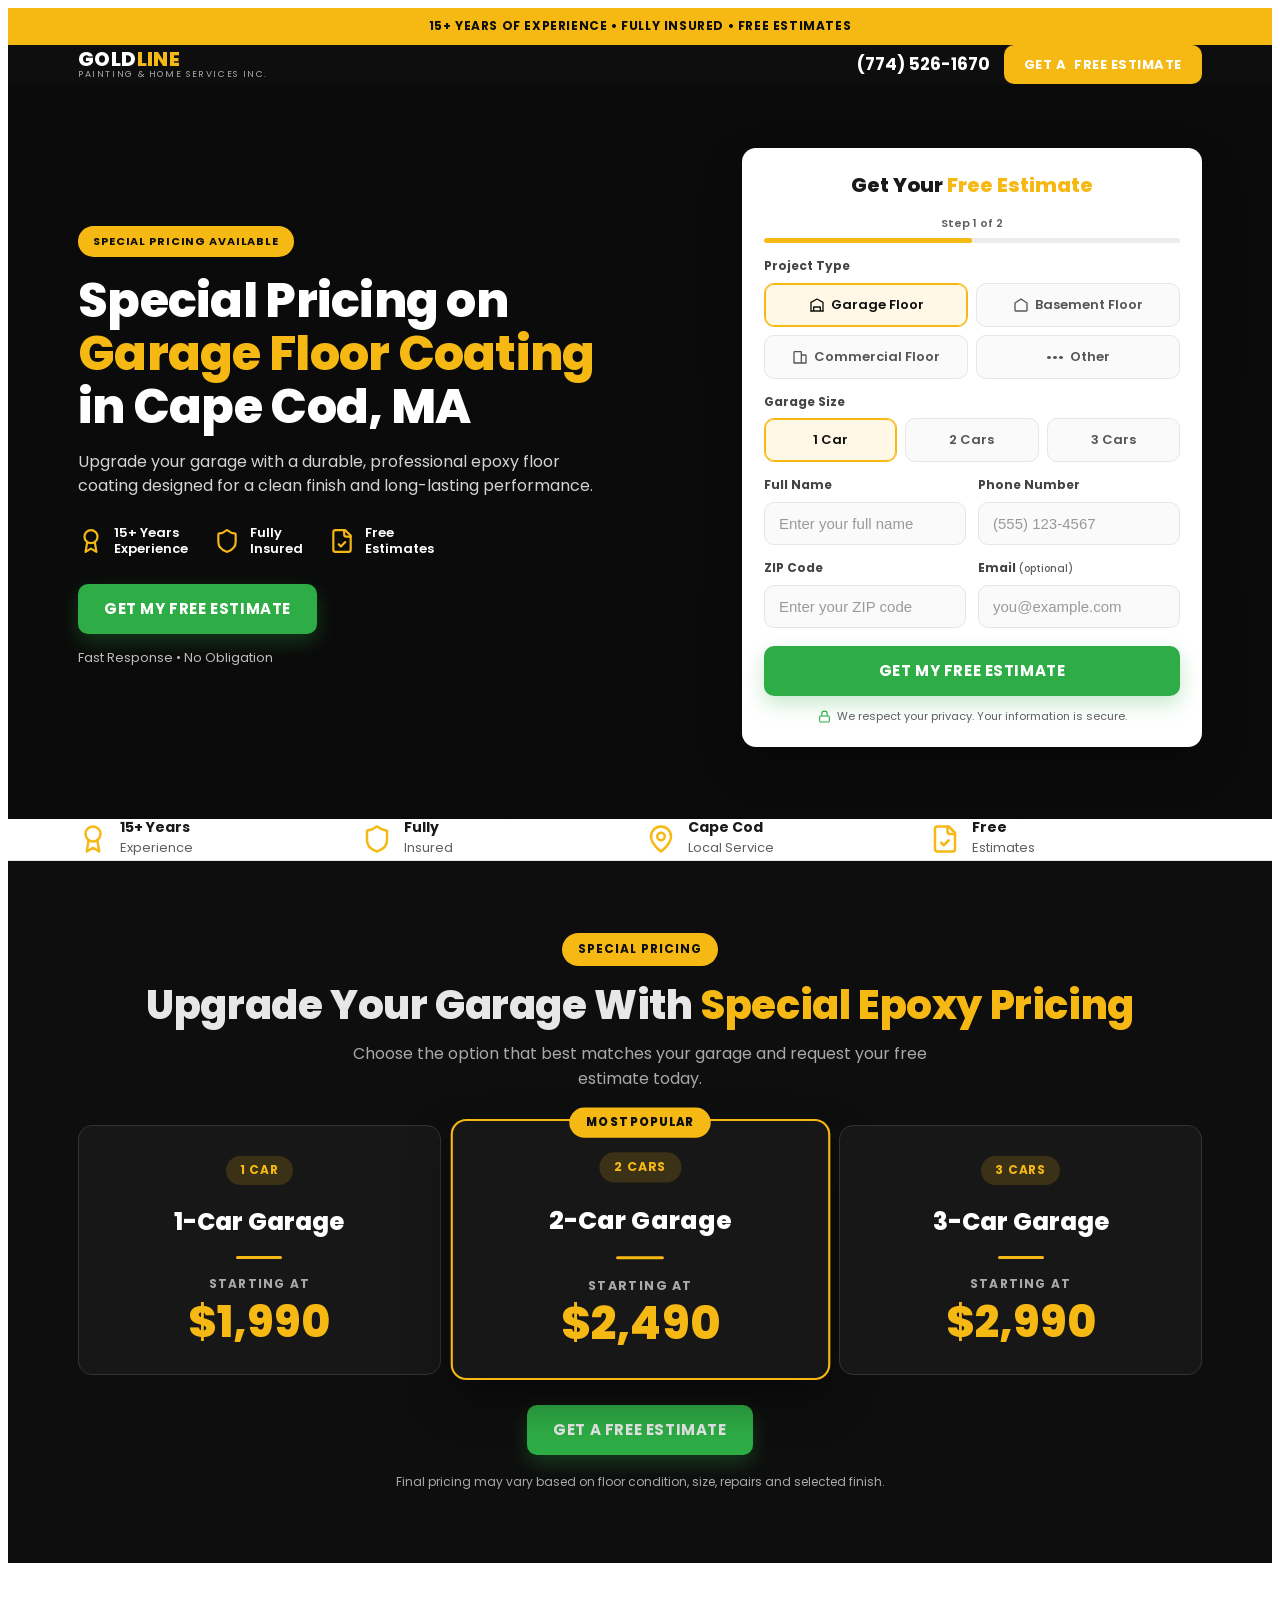
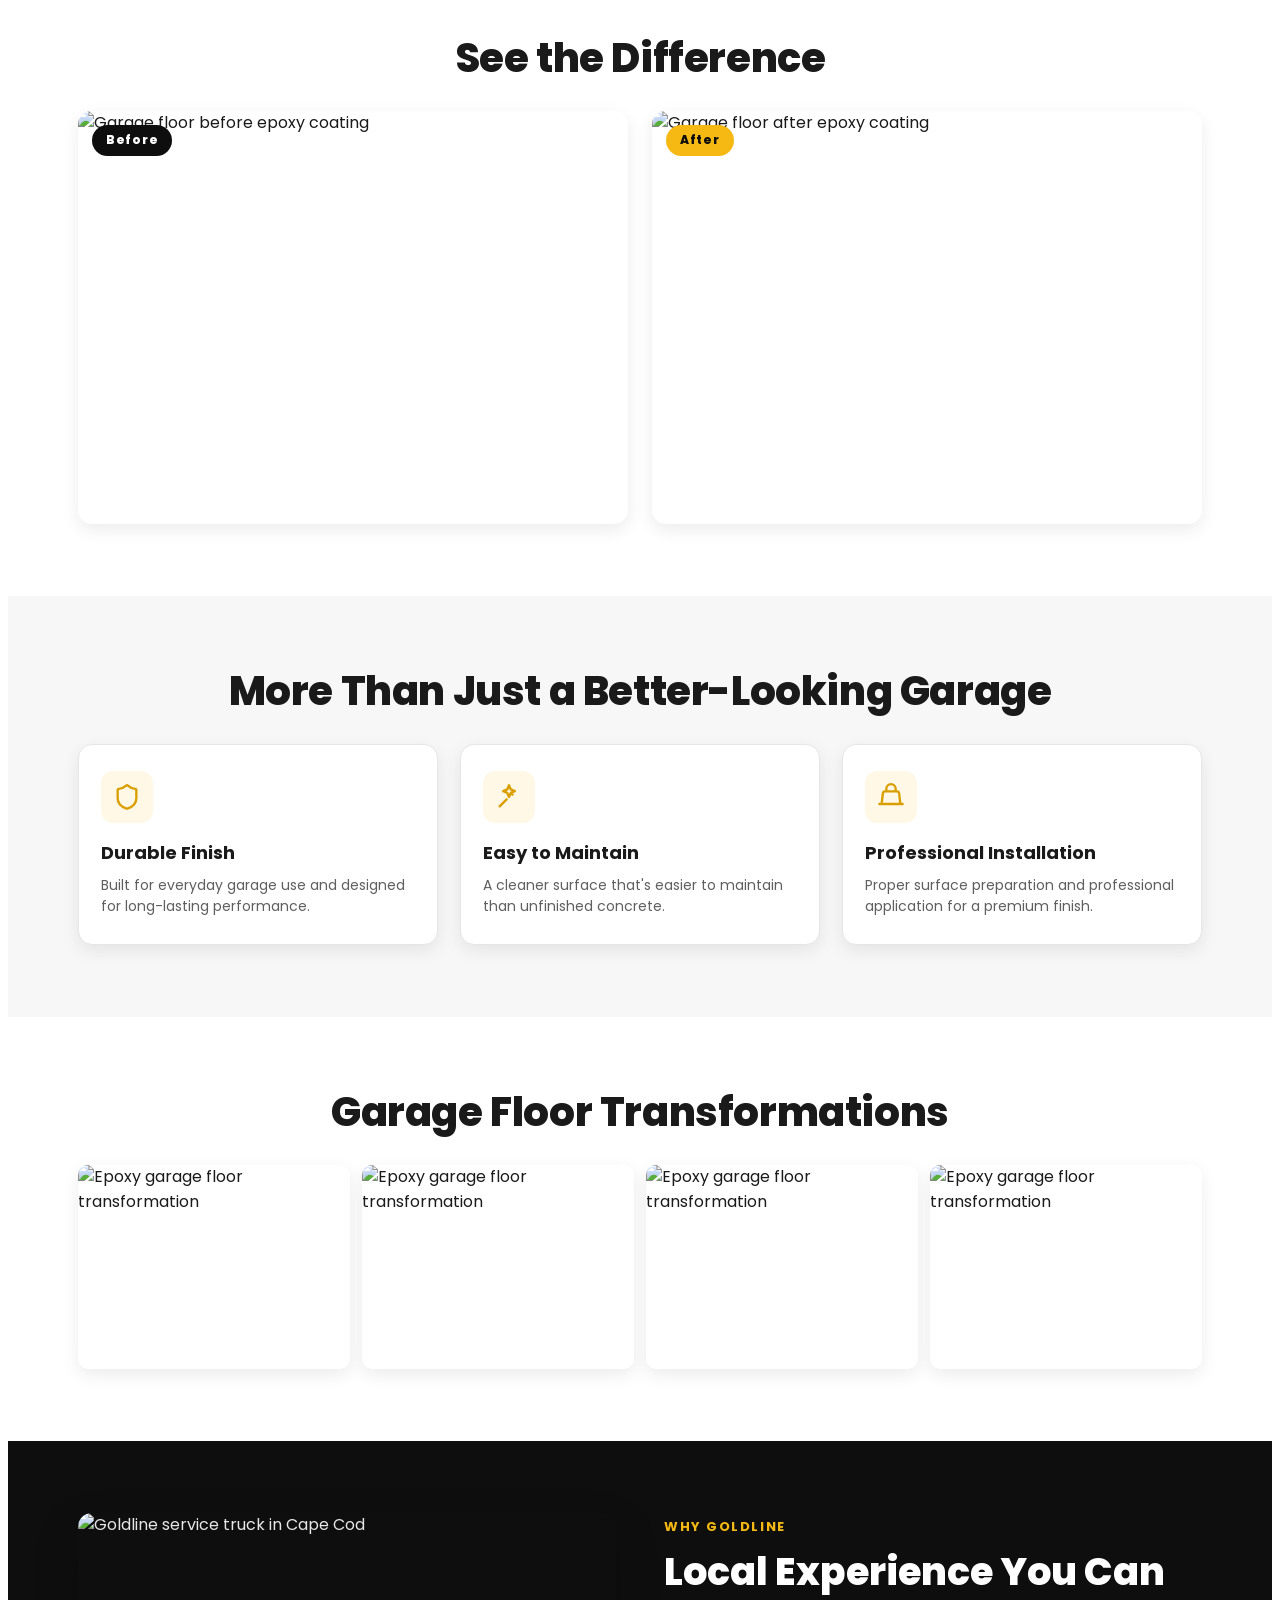
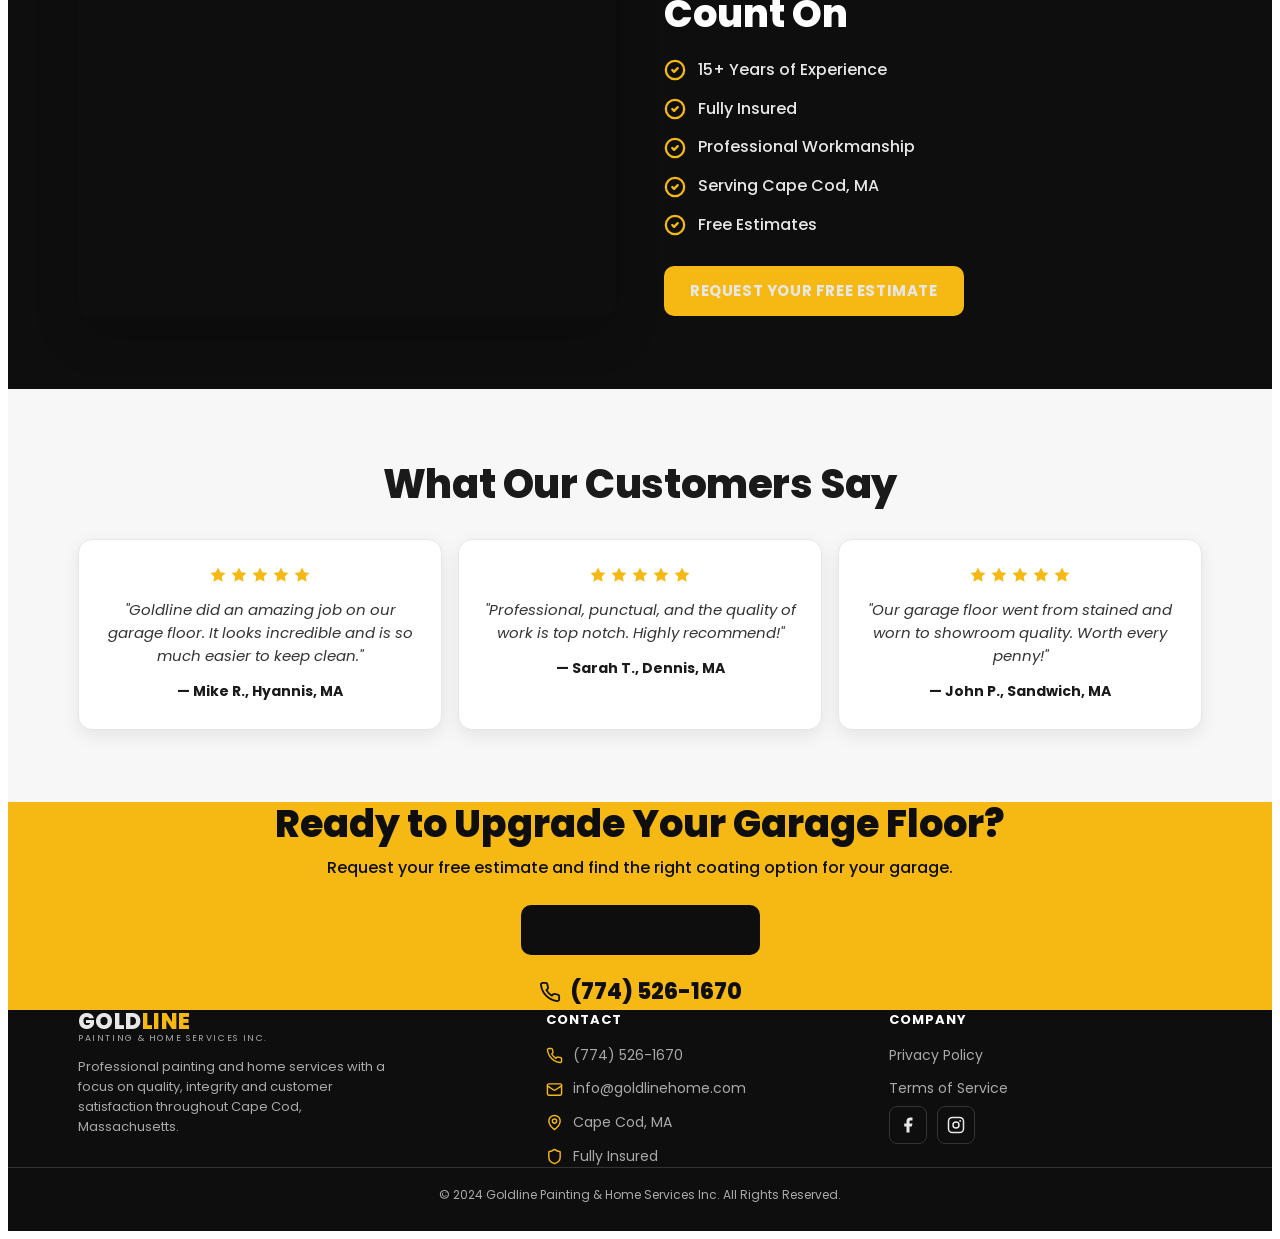
==== index.html @ a15dcf4b "Initial commit — LP Goldline Garage Floor Coating (Cape Cod, MA) Landing page em HTML/CSS/JS para Wo" ====
<!DOCTYPE html>
<html lang="en">
<head>
  <meta charset="UTF-8">
  <meta name="viewport" content="width=device-width, initial-scale=1.0">
  <title>Garage Floor Coating — Special Pricing | Goldline Painting, Cape Cod MA</title>
  <meta name="description" content="Special pricing on professional epoxy garage floor coating in Cape Cod, MA. 15+ years experience, fully insured, free estimates. 1-, 2- and 3-car garages.">

  <!-- Fonte (opcional — no WordPress você pode enfileirar pelo tema) -->
  <link rel="preconnect" href="https://fonts.googleapis.com">
  <link rel="preconnect" href="https://fonts.gstatic.com" crossorigin>
  <link href="https://fonts.googleapis.com/css2?family=Poppins:wght@400;500;600;700;800&display=swap" rel="stylesheet">

  <!-- CSS global da LP -->
  <link rel="stylesheet" href="css/glp-styles.css">
</head>
<body>

  <!-- WRAPPER OBRIGATÓRIO: todo o CSS está escopado em .glp-lp -->
  <div class="glp-lp">

    <!-- As seções abaixo são cópias dos arquivos em /sections.
         No WordPress/Elementor você cola cada bloco num widget HTML.
         Aqui elas estão inline só para o preview local funcionar. -->

    <!-- ===== 01 TOPBAR + HEADER ===== -->
    <div class="glp-topbar">
      15+ Years of Experience &bull; Fully Insured &bull; Free Estimates
    </div>
    <header class="glp-header">
      <div class="glp-container glp-header__inner">
        <a href="#glp-top" class="glp-logo" aria-label="Goldline Painting &amp; Home Services">
          <img src="REPLACE_logo.png" alt="Goldline Painting &amp; Home Services" width="46" height="46" onerror="this.style.display='none'">
          <span class="glp-logo__text">
            <span class="glp-logo__name">GOLD<span>LINE</span></span>
            <span class="glp-logo__tag">Painting &amp; Home Services Inc.</span>
          </span>
        </a>
        <div class="glp-header__actions">
          <a href="tel:+17745261670" class="glp-header__phone">(774) 526-1670</a>
          <a href="#glp-estimate" class="glp-btn glp-btn--gold"><span class="glp-header__cta-text">Get a </span>Free Estimate</a>
        </div>
      </div>
    </header>

    <!-- ===== 02 HERO + FORM ===== -->
    <section class="glp-hero" id="glp-top">
      <img class="glp-hero__bg" src="REPLACE_hero-garage.jpg" alt="" aria-hidden="true" fetchpriority="high" width="1600" height="900" onerror="this.style.display='none'">
      <div class="glp-container glp-hero__inner">
        <div class="glp-hero__content">
          <span class="glp-hero__badge">Special Pricing Available</span>
          <h1 class="glp-hero__title">Special Pricing on <span>Garage Floor Coating</span> in Cape Cod, MA</h1>
          <p class="glp-hero__text">Upgrade your garage with a durable, professional epoxy floor coating designed for a clean finish and long-lasting performance.</p>
          <div class="glp-hero__trust">
            <div class="glp-hero__trust-item">
              <svg viewBox="0 0 24 24" fill="none" stroke="currentColor" stroke-width="2" stroke-linecap="round" stroke-linejoin="round"><circle cx="12" cy="8" r="6"/><path d="M15.477 12.89 17 22l-5-3-5 3 1.523-9.11"/></svg>
              <span>15+ Years<br>Experience</span>
            </div>
            <div class="glp-hero__trust-item">
              <svg viewBox="0 0 24 24" fill="none" stroke="currentColor" stroke-width="2" stroke-linecap="round" stroke-linejoin="round"><path d="M20 13c0 5-3.5 7.5-7.66 8.95a1 1 0 0 1-.67-.01C7.5 20.5 4 18 4 13V6a1 1 0 0 1 1-1c2 0 4.5-1.2 6.24-2.72a1.17 1.17 0 0 1 1.52 0C14.51 3.81 17 5 19 5a1 1 0 0 1 1 1z"/></svg>
              <span>Fully<br>Insured</span>
            </div>
            <div class="glp-hero__trust-item">
              <svg viewBox="0 0 24 24" fill="none" stroke="currentColor" stroke-width="2" stroke-linecap="round" stroke-linejoin="round"><path d="M15 2H6a2 2 0 0 0-2 2v16a2 2 0 0 0 2 2h12a2 2 0 0 0 2-2V7z"/><path d="M14 2v4a2 2 0 0 0 2 2h4"/><path d="m9 15 2 2 4-4"/></svg>
              <span>Free<br>Estimates</span>
            </div>
          </div>
          <div class="glp-hero__cta-row">
            <a href="#glp-estimate" class="glp-btn glp-btn--green">Get My Free Estimate</a>
          </div>
          <p class="glp-hero__note">Fast Response &bull; No Obligation</p>
        </div>

        <div class="glp-form-card" id="glp-estimate">
          <div class="glp-form-card__head">
            <h2 class="glp-form-card__title">Get Your <span>Free Estimate</span></h2>
            <div class="glp-form-progress">
              <div class="glp-form-progress__label">Step 1 of 2</div>
              <div class="glp-form-progress__track"><div class="glp-form-progress__bar"></div></div>
            </div>
          </div>
          <form class="glp-form" id="glp-lead-form" action="https://api.web3forms.com/submit" method="POST">
            <input type="hidden" name="access_key" value="COLE_SUA_ACCESS_KEY_AQUI">
            <input type="hidden" name="subject" value="Novo lead — Garage Floor Coating (LP Goldline)">
            <input type="hidden" name="from_name" value="LP Goldline — Garage Floor">
            <input type="checkbox" name="botcheck" tabindex="-1" autocomplete="off" style="display:none !important" aria-hidden="true">

            <div class="glp-form__fields">
              <div class="glp-field">
                <span class="glp-field__label">Project Type</span>
                <div class="glp-choices">
                  <label class="glp-choice">
                    <input type="radio" name="project_type" value="Garage Floor" required checked>
                    <span class="glp-choice__box"><svg viewBox="0 0 24 24" fill="none" stroke="currentColor" stroke-width="2" stroke-linecap="round" stroke-linejoin="round"><path d="M3 21V8l9-5 9 5v13"/><path d="M3 21h18M7 21v-6h10v6"/></svg>Garage Floor</span>
                  </label>
                  <label class="glp-choice">
                    <input type="radio" name="project_type" value="Basement Floor">
                    <span class="glp-choice__box"><svg viewBox="0 0 24 24" fill="none" stroke="currentColor" stroke-width="2" stroke-linecap="round" stroke-linejoin="round"><path d="M3 9l9-6 9 6v11a1 1 0 0 1-1 1H4a1 1 0 0 1-1-1z"/></svg>Basement Floor</span>
                  </label>
                  <label class="glp-choice">
                    <input type="radio" name="project_type" value="Commercial Floor">
                    <span class="glp-choice__box"><svg viewBox="0 0 24 24" fill="none" stroke="currentColor" stroke-width="2" stroke-linecap="round" stroke-linejoin="round"><path d="M3 21V5a1 1 0 0 1 1-1h9a1 1 0 0 1 1 1v16M14 9h6a1 1 0 0 1 1 1v11M3 21h18"/></svg>Commercial Floor</span>
                  </label>
                  <label class="glp-choice">
                    <input type="radio" name="project_type" value="Other">
                    <span class="glp-choice__box">&bull;&bull;&bull;&nbsp; Other</span>
                  </label>
                </div>
              </div>

              <div class="glp-field">
                <span class="glp-field__label">Garage Size</span>
                <div class="glp-choices glp-choices--3">
                  <label class="glp-choice"><input type="radio" name="garage_size" value="1 Car" required checked><span class="glp-choice__box">1 Car</span></label>
                  <label class="glp-choice"><input type="radio" name="garage_size" value="2 Cars"><span class="glp-choice__box">2 Cars</span></label>
                  <label class="glp-choice"><input type="radio" name="garage_size" value="3 Cars"><span class="glp-choice__box">3 Cars</span></label>
                </div>
              </div>

              <div class="glp-form__row">
                <div class="glp-field">
                  <label class="glp-field__label" for="glp-name">Full Name</label>
                  <input class="glp-input" type="text" id="glp-name" name="name" placeholder="Enter your full name" required autocomplete="name">
                </div>
                <div class="glp-field">
                  <label class="glp-field__label" for="glp-phone">Phone Number</label>
                  <input class="glp-input" type="tel" id="glp-phone" name="phone" placeholder="(555) 123-4567" required autocomplete="tel">
                </div>
              </div>

              <div class="glp-form__row">
                <div class="glp-field">
                  <label class="glp-field__label" for="glp-zip">ZIP Code</label>
                  <input class="glp-input" type="text" id="glp-zip" name="zip_code" placeholder="Enter your ZIP code" inputmode="numeric" required autocomplete="postal-code">
                </div>
                <div class="glp-field">
                  <label class="glp-field__label" for="glp-email">Email <small>(optional)</small></label>
                  <input class="glp-input" type="email" id="glp-email" name="email" placeholder="you@example.com" autocomplete="email">
                </div>
              </div>

              <button type="submit" class="glp-btn glp-btn--green glp-btn--block glp-form__submit">Get My Free Estimate</button>

              <p class="glp-form__privacy">
                <svg viewBox="0 0 24 24" fill="none" stroke="currentColor" stroke-width="2" stroke-linecap="round" stroke-linejoin="round"><rect x="3" y="11" width="18" height="11" rx="2"/><path d="M7 11V7a5 5 0 0 1 10 0v4"/></svg>
                We respect your privacy. Your information is secure.
              </p>
              <p class="glp-form__status" id="glp-form-status" role="alert"></p>
            </div>

            <div class="glp-form__success">
              <svg viewBox="0 0 24 24" fill="none" stroke="currentColor" stroke-width="2" stroke-linecap="round" stroke-linejoin="round"><path d="M22 11.08V12a10 10 0 1 1-5.93-9.14"/><path d="m9 11 3 3L22 4"/></svg>
              <h3>Thank you!</h3>
              <p>We received your request and will reach out shortly with your free estimate.</p>
            </div>
          </form>
        </div>
      </div>
    </section>

    <!-- ===== 03 TRUST STRIP ===== -->
    <section class="glp-trust-strip">
      <div class="glp-container glp-trust-strip__inner">
        <div class="glp-trust-strip__item"><svg viewBox="0 0 24 24" fill="none" stroke="currentColor" stroke-width="2" stroke-linecap="round" stroke-linejoin="round"><circle cx="12" cy="8" r="6"/><path d="M15.477 12.89 17 22l-5-3-5 3 1.523-9.11"/></svg><div><b>15+ Years</b><span>Experience</span></div></div>
        <div class="glp-trust-strip__item"><svg viewBox="0 0 24 24" fill="none" stroke="currentColor" stroke-width="2" stroke-linecap="round" stroke-linejoin="round"><path d="M20 13c0 5-3.5 7.5-7.66 8.95a1 1 0 0 1-.67-.01C7.5 20.5 4 18 4 13V6a1 1 0 0 1 1-1c2 0 4.5-1.2 6.24-2.72a1.17 1.17 0 0 1 1.52 0C14.51 3.81 17 5 19 5a1 1 0 0 1 1 1z"/></svg><div><b>Fully</b><span>Insured</span></div></div>
        <div class="glp-trust-strip__item"><svg viewBox="0 0 24 24" fill="none" stroke="currentColor" stroke-width="2" stroke-linecap="round" stroke-linejoin="round"><path d="M20 10c0 6-8 12-8 12s-8-6-8-12a8 8 0 0 1 16 0z"/><circle cx="12" cy="10" r="3"/></svg><div><b>Cape Cod</b><span>Local Service</span></div></div>
        <div class="glp-trust-strip__item"><svg viewBox="0 0 24 24" fill="none" stroke="currentColor" stroke-width="2" stroke-linecap="round" stroke-linejoin="round"><path d="M15 2H6a2 2 0 0 0-2 2v16a2 2 0 0 0 2 2h12a2 2 0 0 0 2-2V7z"/><path d="M14 2v4a2 2 0 0 0 2 2h4"/><path d="m9 15 2 2 4-4"/></svg><div><b>Free</b><span>Estimates</span></div></div>
      </div>
    </section>

    <!-- ===== 04 PRICING ===== -->
    <section class="glp-section glp-section--dark glp-pricing">
      <div class="glp-container">
        <div class="glp-pricing__head">
          <span class="glp-eyebrow">Special Pricing</span>
          <h2 class="glp-h2">Upgrade Your Garage With <span class="glp-accent">Special Epoxy Pricing</span></h2>
          <p class="glp-sub">Choose the option that best matches your garage and request your free estimate today.</p>
        </div>
        <div class="glp-pricing__grid">
          <div class="glp-price-card">
            <span class="glp-price-card__tag">1 Car</span>
            <div class="glp-price-card__name">1-Car Garage</div>
            <div class="glp-price-card__divider"></div>
            <div class="glp-price-card__from">Starting At</div>
            <div class="glp-price-card__value">$1,990</div>
          </div>
          <div class="glp-price-card glp-price-card--featured">
            <span class="glp-price-card__badge">Most Popular</span>
            <span class="glp-price-card__tag">2 Cars</span>
            <div class="glp-price-card__name">2-Car Garage</div>
            <div class="glp-price-card__divider"></div>
            <div class="glp-price-card__from">Starting At</div>
            <div class="glp-price-card__value">$2,490</div>
          </div>
          <div class="glp-price-card">
            <span class="glp-price-card__tag">3 Cars</span>
            <div class="glp-price-card__name">3-Car Garage</div>
            <div class="glp-price-card__divider"></div>
            <div class="glp-price-card__from">Starting At</div>
            <div class="glp-price-card__value">$2,990</div>
          </div>
        </div>
        <div class="glp-pricing__cta"><a href="#glp-estimate" class="glp-btn glp-btn--green">Get a Free Estimate</a></div>
        <p class="glp-pricing__disclaimer">Final pricing may vary based on floor condition, size, repairs and selected finish.</p>
      </div>
    </section>

    <!-- ===== 05 BEFORE / AFTER ===== -->
    <section class="glp-section glp-ba">
      <div class="glp-container">
        <h2 class="glp-h2">See the Difference</h2>
        <div class="glp-ba__grid">
          <div class="glp-ba__item"><span class="glp-ba__label glp-ba__label--before">Before</span><img src="REPLACE_before.jpg" alt="Garage floor before epoxy coating" loading="lazy" width="800" height="600"></div>
          <div class="glp-ba__item"><span class="glp-ba__label glp-ba__label--after">After</span><img src="REPLACE_after.jpg" alt="Garage floor after epoxy coating" loading="lazy" width="800" height="600"></div>
        </div>
      </div>
    </section>

    <!-- ===== 06 BENEFITS ===== -->
    <section class="glp-section glp-section--light glp-benefits">
      <div class="glp-container">
        <h2 class="glp-h2">More Than Just a Better-Looking Garage</h2>
        <div class="glp-benefits__grid">
          <div class="glp-benefit">
            <div class="glp-benefit__icon"><svg viewBox="0 0 24 24" fill="none" stroke="currentColor" stroke-width="2" stroke-linecap="round" stroke-linejoin="round"><path d="M20 13c0 5-3.5 7.5-7.66 8.95a1 1 0 0 1-.67-.01C7.5 20.5 4 18 4 13V6a1 1 0 0 1 1-1c2 0 4.5-1.2 6.24-2.72a1.17 1.17 0 0 1 1.52 0C14.51 3.81 17 5 19 5a1 1 0 0 1 1 1z"/></svg></div>
            <h3 class="glp-benefit__title">Durable Finish</h3>
            <p class="glp-benefit__text">Built for everyday garage use and designed for long-lasting performance.</p>
          </div>
          <div class="glp-benefit">
            <div class="glp-benefit__icon"><svg viewBox="0 0 24 24" fill="none" stroke="currentColor" stroke-width="2" stroke-linecap="round" stroke-linejoin="round"><path d="M9.94 14.06 4 20M14 9l1 1M12 2l1.5 3.5L17 7l-3.5 1.5L12 12l-1.5-3.5L7 7l3.5-1.5z"/></svg></div>
            <h3 class="glp-benefit__title">Easy to Maintain</h3>
            <p class="glp-benefit__text">A cleaner surface that's easier to maintain than unfinished concrete.</p>
          </div>
          <div class="glp-benefit">
            <div class="glp-benefit__icon"><svg viewBox="0 0 24 24" fill="none" stroke="currentColor" stroke-width="2" stroke-linecap="round" stroke-linejoin="round"><path d="M2 18h20M4 18l1-9a2 2 0 0 1 2-1.8h10A2 2 0 0 1 19 9l1 9M8 7V5a4 4 0 0 1 8 0v2"/></svg></div>
            <h3 class="glp-benefit__title">Professional Installation</h3>
            <p class="glp-benefit__text">Proper surface preparation and professional application for a premium finish.</p>
          </div>
        </div>
      </div>
    </section>

    <!-- ===== 07 GALLERY ===== -->
    <section class="glp-section glp-gallery">
      <div class="glp-container">
        <h2 class="glp-h2">Garage Floor Transformations</h2>
        <div class="glp-gallery__grid">
          <div class="glp-gallery__item"><img src="REPLACE_gallery-1.jpg" alt="Epoxy garage floor transformation" loading="lazy" width="600" height="450"></div>
          <div class="glp-gallery__item"><img src="REPLACE_gallery-2.jpg" alt="Epoxy garage floor transformation" loading="lazy" width="600" height="450"></div>
          <div class="glp-gallery__item"><img src="REPLACE_gallery-3.jpg" alt="Epoxy garage floor transformation" loading="lazy" width="600" height="450"></div>
          <div class="glp-gallery__item"><img src="REPLACE_gallery-4.jpg" alt="Epoxy garage floor transformation" loading="lazy" width="600" height="450"></div>
        </div>
      </div>
    </section>

    <!-- ===== 08 WHY GOLDLINE ===== -->
    <section class="glp-section glp-section--dark glp-why">
      <div class="glp-container glp-why__inner">
        <div class="glp-why__media"><img src="REPLACE_truck.jpg" alt="Goldline service truck in Cape Cod" loading="lazy" width="800" height="600"></div>
        <div class="glp-why__content">
          <span class="glp-why__eyebrow">Why Goldline</span>
          <h2 class="glp-why__title">Local Experience You Can Count On</h2>
          <ul class="glp-why__list">
            <li><svg viewBox="0 0 24 24" fill="none" stroke="currentColor" stroke-width="2.5" stroke-linecap="round" stroke-linejoin="round"><circle cx="12" cy="12" r="10"/><path d="m9 12 2 2 4-4"/></svg>15+ Years of Experience</li>
            <li><svg viewBox="0 0 24 24" fill="none" stroke="currentColor" stroke-width="2.5" stroke-linecap="round" stroke-linejoin="round"><circle cx="12" cy="12" r="10"/><path d="m9 12 2 2 4-4"/></svg>Fully Insured</li>
            <li><svg viewBox="0 0 24 24" fill="none" stroke="currentColor" stroke-width="2.5" stroke-linecap="round" stroke-linejoin="round"><circle cx="12" cy="12" r="10"/><path d="m9 12 2 2 4-4"/></svg>Professional Workmanship</li>
            <li><svg viewBox="0 0 24 24" fill="none" stroke="currentColor" stroke-width="2.5" stroke-linecap="round" stroke-linejoin="round"><circle cx="12" cy="12" r="10"/><path d="m9 12 2 2 4-4"/></svg>Serving Cape Cod, MA</li>
            <li><svg viewBox="0 0 24 24" fill="none" stroke="currentColor" stroke-width="2.5" stroke-linecap="round" stroke-linejoin="round"><circle cx="12" cy="12" r="10"/><path d="m9 12 2 2 4-4"/></svg>Free Estimates</li>
          </ul>
          <div class="glp-why__cta"><a href="#glp-estimate" class="glp-btn glp-btn--gold">Request Your Free Estimate</a></div>
        </div>
      </div>
    </section>

    <!-- ===== 09 TESTIMONIALS ===== -->
    <section class="glp-section glp-section--light glp-testi">
      <div class="glp-container">
        <h2 class="glp-h2">What Our Customers Say</h2>
        <div class="glp-testi__grid">
          <div class="glp-testi-card">
            <div class="glp-testi-card__stars" aria-label="5 out of 5 stars">
              <svg viewBox="0 0 24 24" fill="currentColor"><path d="m12 2 3.09 6.26L22 9.27l-5 4.87 1.18 6.88L12 17.77l-6.18 3.25L7 14.14l-5-4.87 6.91-1.01z"/></svg><svg viewBox="0 0 24 24" fill="currentColor"><path d="m12 2 3.09 6.26L22 9.27l-5 4.87 1.18 6.88L12 17.77l-6.18 3.25L7 14.14l-5-4.87 6.91-1.01z"/></svg><svg viewBox="0 0 24 24" fill="currentColor"><path d="m12 2 3.09 6.26L22 9.27l-5 4.87 1.18 6.88L12 17.77l-6.18 3.25L7 14.14l-5-4.87 6.91-1.01z"/></svg><svg viewBox="0 0 24 24" fill="currentColor"><path d="m12 2 3.09 6.26L22 9.27l-5 4.87 1.18 6.88L12 17.77l-6.18 3.25L7 14.14l-5-4.87 6.91-1.01z"/></svg><svg viewBox="0 0 24 24" fill="currentColor"><path d="m12 2 3.09 6.26L22 9.27l-5 4.87 1.18 6.88L12 17.77l-6.18 3.25L7 14.14l-5-4.87 6.91-1.01z"/></svg>
            </div>
            <p class="glp-testi-card__text">"Goldline did an amazing job on our garage floor. It looks incredible and is so much easier to keep clean."</p>
            <p class="glp-testi-card__author">&mdash; Mike R., Hyannis, MA</p>
          </div>
          <div class="glp-testi-card">
            <div class="glp-testi-card__stars" aria-label="5 out of 5 stars">
              <svg viewBox="0 0 24 24" fill="currentColor"><path d="m12 2 3.09 6.26L22 9.27l-5 4.87 1.18 6.88L12 17.77l-6.18 3.25L7 14.14l-5-4.87 6.91-1.01z"/></svg><svg viewBox="0 0 24 24" fill="currentColor"><path d="m12 2 3.09 6.26L22 9.27l-5 4.87 1.18 6.88L12 17.77l-6.18 3.25L7 14.14l-5-4.87 6.91-1.01z"/></svg><svg viewBox="0 0 24 24" fill="currentColor"><path d="m12 2 3.09 6.26L22 9.27l-5 4.87 1.18 6.88L12 17.77l-6.18 3.25L7 14.14l-5-4.87 6.91-1.01z"/></svg><svg viewBox="0 0 24 24" fill="currentColor"><path d="m12 2 3.09 6.26L22 9.27l-5 4.87 1.18 6.88L12 17.77l-6.18 3.25L7 14.14l-5-4.87 6.91-1.01z"/></svg><svg viewBox="0 0 24 24" fill="currentColor"><path d="m12 2 3.09 6.26L22 9.27l-5 4.87 1.18 6.88L12 17.77l-6.18 3.25L7 14.14l-5-4.87 6.91-1.01z"/></svg>
            </div>
            <p class="glp-testi-card__text">"Professional, punctual, and the quality of work is top notch. Highly recommend!"</p>
            <p class="glp-testi-card__author">&mdash; Sarah T., Dennis, MA</p>
          </div>
          <div class="glp-testi-card">
            <div class="glp-testi-card__stars" aria-label="5 out of 5 stars">
              <svg viewBox="0 0 24 24" fill="currentColor"><path d="m12 2 3.09 6.26L22 9.27l-5 4.87 1.18 6.88L12 17.77l-6.18 3.25L7 14.14l-5-4.87 6.91-1.01z"/></svg><svg viewBox="0 0 24 24" fill="currentColor"><path d="m12 2 3.09 6.26L22 9.27l-5 4.87 1.18 6.88L12 17.77l-6.18 3.25L7 14.14l-5-4.87 6.91-1.01z"/></svg><svg viewBox="0 0 24 24" fill="currentColor"><path d="m12 2 3.09 6.26L22 9.27l-5 4.87 1.18 6.88L12 17.77l-6.18 3.25L7 14.14l-5-4.87 6.91-1.01z"/></svg><svg viewBox="0 0 24 24" fill="currentColor"><path d="m12 2 3.09 6.26L22 9.27l-5 4.87 1.18 6.88L12 17.77l-6.18 3.25L7 14.14l-5-4.87 6.91-1.01z"/></svg><svg viewBox="0 0 24 24" fill="currentColor"><path d="m12 2 3.09 6.26L22 9.27l-5 4.87 1.18 6.88L12 17.77l-6.18 3.25L7 14.14l-5-4.87 6.91-1.01z"/></svg>
            </div>
            <p class="glp-testi-card__text">"Our garage floor went from stained and worn to showroom quality. Worth every penny!"</p>
            <p class="glp-testi-card__author">&mdash; John P., Sandwich, MA</p>
          </div>
        </div>
      </div>
    </section>

    <!-- ===== 10 FINAL CTA ===== -->
    <section class="glp-final-cta">
      <div class="glp-container glp-final-cta__inner">
        <h2 class="glp-final-cta__title">Ready to Upgrade Your Garage Floor?</h2>
        <p class="glp-final-cta__text">Request your free estimate and find the right coating option for your garage.</p>
        <div class="glp-final-cta__btn"><a href="#glp-estimate" class="glp-btn glp-btn--dark">Get My Free Estimate</a></div>
        <a href="tel:+17745261670" class="glp-final-cta__phone">
          <svg viewBox="0 0 24 24" fill="none" stroke="currentColor" stroke-width="2" stroke-linecap="round" stroke-linejoin="round"><path d="M22 16.92v3a2 2 0 0 1-2.18 2 19.79 19.79 0 0 1-8.63-3.07 19.5 19.5 0 0 1-6-6 19.79 19.79 0 0 1-3.07-8.67A2 2 0 0 1 4.11 2h3a2 2 0 0 1 2 1.72c.13.96.36 1.9.7 2.81a2 2 0 0 1-.45 2.11L8.09 9.91a16 16 0 0 0 6 6l1.27-1.27a2 2 0 0 1 2.11-.45c.9.34 1.85.57 2.81.7A2 2 0 0 1 22 16.92z"/></svg>
          (774) 526-1670
        </a>
      </div>
    </section>

    <!-- ===== 11 FOOTER ===== -->
    <footer class="glp-footer">
      <div class="glp-container glp-footer__inner">
        <div class="glp-footer__brand">
          <span class="glp-logo__text">
            <span class="glp-logo__name">GOLD<span style="color:var(--glp-gold)">LINE</span></span>
            <span class="glp-logo__tag">Painting &amp; Home Services Inc.</span>
          </span>
          <p class="glp-footer__tag">Professional painting and home services with a focus on quality, integrity and customer satisfaction throughout Cape Cod, Massachusetts.</p>
        </div>
        <div class="glp-footer__col">
          <h3 class="glp-footer__col-title">Contact</h3>
          <ul class="glp-footer__list">
            <li><svg viewBox="0 0 24 24" fill="none" stroke="currentColor" stroke-width="2" stroke-linecap="round" stroke-linejoin="round"><path d="M22 16.92v3a2 2 0 0 1-2.18 2 19.79 19.79 0 0 1-8.63-3.07 19.5 19.5 0 0 1-6-6 19.79 19.79 0 0 1-3.07-8.67A2 2 0 0 1 4.11 2h3a2 2 0 0 1 2 1.72c.13.96.36 1.9.7 2.81a2 2 0 0 1-.45 2.11L8.09 9.91a16 16 0 0 0 6 6l1.27-1.27a2 2 0 0 1 2.11-.45c.9.34 1.85.57 2.81.7A2 2 0 0 1 22 16.92z"/></svg><a href="tel:+17745261670">(774) 526-1670</a></li>
            <li><svg viewBox="0 0 24 24" fill="none" stroke="currentColor" stroke-width="2" stroke-linecap="round" stroke-linejoin="round"><rect x="2" y="4" width="20" height="16" rx="2"/><path d="m22 7-8.97 5.7a1.94 1.94 0 0 1-2.06 0L2 7"/></svg><a href="mailto:info@goldlinehome.com">info@goldlinehome.com</a></li>
            <li><svg viewBox="0 0 24 24" fill="none" stroke="currentColor" stroke-width="2" stroke-linecap="round" stroke-linejoin="round"><path d="M20 10c0 6-8 12-8 12s-8-6-8-12a8 8 0 0 1 16 0z"/><circle cx="12" cy="10" r="3"/></svg>Cape Cod, MA</li>
            <li><svg viewBox="0 0 24 24" fill="none" stroke="currentColor" stroke-width="2" stroke-linecap="round" stroke-linejoin="round"><path d="M20 13c0 5-3.5 7.5-7.66 8.95a1 1 0 0 1-.67-.01C7.5 20.5 4 18 4 13V6a1 1 0 0 1 1-1c2 0 4.5-1.2 6.24-2.72a1.17 1.17 0 0 1 1.52 0C14.51 3.81 17 5 19 5a1 1 0 0 1 1 1z"/></svg>Fully Insured</li>
          </ul>
        </div>
        <div class="glp-footer__col">
          <h3 class="glp-footer__col-title">Company</h3>
          <ul class="glp-footer__list">
            <li><a href="#">Privacy Policy</a></li>
            <li><a href="#">Terms of Service</a></li>
          </ul>
          <div class="glp-footer__social">
            <a href="#" aria-label="Facebook"><svg viewBox="0 0 24 24" fill="currentColor"><path d="M18 2h-3a5 5 0 0 0-5 5v3H7v4h3v8h4v-8h3l1-4h-4V7a1 1 0 0 1 1-1h3z"/></svg></a>
            <a href="#" aria-label="Instagram"><svg viewBox="0 0 24 24" fill="none" stroke="currentColor" stroke-width="2"><rect x="2" y="2" width="20" height="20" rx="5"/><circle cx="12" cy="12" r="4"/><circle cx="17.5" cy="6.5" r="1.2" fill="currentColor" stroke="none"/></svg></a>
          </div>
        </div>
      </div>
      <div class="glp-footer__bottom">&copy; 2024 Goldline Painting &amp; Home Services Inc. All Rights Reserved.</div>
    </footer>

  </div><!-- /.glp-lp -->

  <!-- JS da LP -->
  <script src="js/glp-scripts.js" defer></script>
</body>
</html>
---- css/glp-styles.css ----
/* =====================================================================
   GOLDLINE PAINTING — LANDING PAGE (Garage Floor Coating / Cape Cod, MA)
   CSS GLOBAL — prefixo "glp-" para não conflitar com o tema / Elementor.
   Mobile-first. Todos os ajustes de cor/espaçamento ficam nos tokens
   (:root) logo abaixo. Ordem das seções segue a referência.
   ===================================================================== */

/* ------------------------------------------------------------------ */
/* 1. TOKENS (mude aqui e reflete em toda a LP)                        */
/* ------------------------------------------------------------------ */
:root {
  /* Cores da marca */
  --glp-gold:        #f6b913;
  --glp-gold-dark:   #d99e00;
  --glp-green:       #2ead46;
  --glp-green-dark:  #229038;
  --glp-dark:        #0e0e0e;
  --glp-dark-2:      #171717;
  --glp-dark-3:      #202020;

  /* Neutros */
  --glp-white:       #ffffff;
  --glp-bg-light:    #f7f7f7;
  --glp-text:        #1a1a1a;
  --glp-text-muted:  #5f5f5f;
  --glp-text-on-dark:#e7e7e7;
  --glp-muted-on-dark:#a9a9a9;
  --glp-border:      #e6e6e6;
  --glp-border-dark: #333333;

  /* Tipografia */
  --glp-font: "Poppins", -apple-system, BlinkMacSystemFont, "Segoe UI",
              Roboto, Helvetica, Arial, sans-serif;

  /* Layout */
  --glp-container: 1180px;
  --glp-radius:    14px;
  --glp-radius-sm: 10px;
  --glp-radius-pill: 999px;

  /* Sombra */
  --glp-shadow:    0 18px 45px rgba(0, 0, 0, .18);
  --glp-shadow-sm: 0 6px 18px rgba(0, 0, 0, .08);

  /* Espaçamento vertical das seções (mobile primeiro) */
  --glp-section-y: 48px;
}

/* ------------------------------------------------------------------ */
/* 2. RESET LOCAL (escopado ao wrapper .glp-lp para não vazar no WP)   */
/* ------------------------------------------------------------------ */
.glp-lp * { margin: 0; padding: 0; box-sizing: border-box; }

.glp-lp {
  font-family: var(--glp-font);
  color: var(--glp-text);
  line-height: 1.55;
  font-size: 16px;
  -webkit-font-smoothing: antialiased;
  text-rendering: optimizeLegibility;
  background: var(--glp-white);
  overflow-x: hidden;
}

.glp-lp img { max-width: 100%; height: auto; display: block; }
.glp-lp a   { text-decoration: none; color: inherit; }
.glp-lp ul  { list-style: none; }
.glp-lp button { font-family: inherit; cursor: pointer; }

/* Acessibilidade: respeita quem pediu menos animação */
@media (prefers-reduced-motion: reduce) {
  .glp-lp * { animation: none !important; transition: none !important; scroll-behavior: auto !important; }
}

/* ------------------------------------------------------------------ */
/* 3. UTILITÁRIOS                                                      */
/* ------------------------------------------------------------------ */
.glp-container {
  width: 100%;
  max-width: var(--glp-container);
  margin: 0 auto;
  padding: 0 20px;
}

.glp-section { padding-block: var(--glp-section-y); }
.glp-section--light { background: var(--glp-bg-light); }
.glp-section--dark  { background: var(--glp-dark); color: var(--glp-text-on-dark); }

.glp-eyebrow {
  display: inline-block;
  background: var(--glp-gold);
  color: var(--glp-dark);
  font-size: 12px;
  font-weight: 700;
  letter-spacing: .08em;
  text-transform: uppercase;
  padding: 7px 16px;
  border-radius: var(--glp-radius-pill);
}

.glp-h2 {
  font-size: clamp(26px, 5.4vw, 40px);
  font-weight: 800;
  line-height: 1.15;
  letter-spacing: -.01em;
  text-align: center;
}
.glp-h2 .glp-accent { color: var(--glp-gold); }

.glp-sub {
  text-align: center;
  color: var(--glp-text-muted);
  max-width: 620px;
  margin: 14px auto 0;
  font-size: 16px;
}
.glp-section--dark .glp-sub { color: var(--glp-muted-on-dark); }

/* Botões */
.glp-btn {
  display: inline-flex;
  align-items: center;
  justify-content: center;
  gap: 8px;
  border: none;
  font-weight: 700;
  font-size: 15px;
  letter-spacing: .04em;
  text-transform: uppercase;
  padding: 16px 26px;
  border-radius: var(--glp-radius-sm);
  transition: transform .15s ease, background-color .15s ease, box-shadow .15s ease;
  text-align: center;
  line-height: 1.2;
}
.glp-btn:active { transform: translateY(1px); }

.glp-btn--green {
  background: var(--glp-green);
  color: #fff;
  box-shadow: 0 8px 20px rgba(46, 173, 70, .28);
}
.glp-btn--green:hover { background: var(--glp-green-dark); }

.glp-btn--gold {
  background: var(--glp-gold);
  color: var(--glp-dark);
}
.glp-btn--gold:hover { background: var(--glp-gold-dark); }

.glp-btn--dark {
  background: var(--glp-dark);
  color: #fff;
}
.glp-btn--dark:hover { background: #000; }

.glp-btn--block { display: flex; width: 100%; }

/* ------------------------------------------------------------------ */
/* 4. TOPBAR + HEADER                                                  */
/* ------------------------------------------------------------------ */
.glp-topbar {
  background: var(--glp-gold);
  color: var(--glp-dark);
  text-align: center;
  font-size: 12px;
  font-weight: 700;
  letter-spacing: .05em;
  text-transform: uppercase;
  padding: 9px 16px;
}

.glp-header {
  background: var(--glp-dark);
  color: #fff;
  position: sticky;
  top: 0;
  z-index: 50;
}
.glp-header__inner {
  display: flex;
  align-items: center;
  justify-content: space-between;
  gap: 16px;
  padding-block: 12px;
}
.glp-logo { display: flex; align-items: center; gap: 10px; }
.glp-logo img { max-height: 46px; width: auto; }
.glp-logo__text { display: flex; flex-direction: column; line-height: 1.05; }
.glp-logo__name { font-weight: 800; font-size: 20px; letter-spacing: .02em; }
.glp-logo__name span { color: var(--glp-gold); }
.glp-logo__tag  { font-size: 9px; letter-spacing: .18em; color: var(--glp-muted-on-dark); text-transform: uppercase; }

.glp-header__actions { display: flex; align-items: center; gap: 14px; }
.glp-header__phone {
  display: none;
  font-weight: 700;
  font-size: 17px;
  white-space: nowrap;
}
.glp-header__phone:hover { color: var(--glp-gold); }
.glp-header .glp-btn { padding: 12px 20px; font-size: 13px; }
.glp-header__cta-text { display: none; }

/* ------------------------------------------------------------------ */
/* 5. HERO                                                             */
/* ------------------------------------------------------------------ */
.glp-hero {
  position: relative;
  background: var(--glp-dark);
  color: #fff;
  isolation: isolate;
}
.glp-hero__bg {
  position: absolute;
  inset: 0;
  width: 100%;
  height: 100%;
  object-fit: cover;
  z-index: -2;
}
.glp-hero::after { /* overlay escuro pra leitura */
  content: "";
  position: absolute;
  inset: 0;
  background: linear-gradient(180deg, rgba(10,10,10,.86) 0%, rgba(10,10,10,.78) 60%, rgba(10,10,10,.9) 100%);
  z-index: -1;
}
.glp-hero__inner {
  display: grid;
  gap: 32px;
  padding-block: 40px 48px;
}
.glp-hero__badge {
  background: var(--glp-gold);
  color: var(--glp-dark);
  font-size: 11px;
  font-weight: 700;
  letter-spacing: .08em;
  text-transform: uppercase;
  padding: 7px 15px;
  border-radius: var(--glp-radius-pill);
  align-self: start;
  display: inline-block;
}
.glp-hero__title {
  font-size: clamp(30px, 8vw, 48px);
  font-weight: 800;
  line-height: 1.1;
  letter-spacing: -.015em;
  margin-top: 18px;
}
.glp-hero__title span { color: var(--glp-gold); display: block; }
.glp-hero__text {
  margin-top: 16px;
  color: #d4d4d4;
  font-size: 16px;
  max-width: 520px;
}
.glp-hero__trust {
  display: flex;
  flex-wrap: wrap;
  gap: 20px 26px;
  margin-top: 26px;
}
.glp-hero__trust-item { display: flex; align-items: center; gap: 10px; font-size: 13px; font-weight: 600; }
.glp-hero__trust-item svg { width: 26px; height: 26px; flex: none; color: var(--glp-gold); }
.glp-hero__trust-item span { line-height: 1.2; }
.glp-hero__cta-row { margin-top: 28px; }
.glp-hero__note { margin-top: 14px; font-size: 13px; color: #bdbdbd; }

/* Form card do hero */
.glp-form-card {
  background: #fff;
  color: var(--glp-text);
  border-radius: var(--glp-radius);
  box-shadow: var(--glp-shadow);
  padding: 22px;
  width: 100%;
  max-width: 460px;
  justify-self: center;
}
.glp-form-card__head { text-align: center; }
.glp-form-card__title { font-size: 20px; font-weight: 800; }
.glp-form-card__title span { color: var(--glp-gold); }
.glp-form-progress { margin: 14px 0 4px; }
.glp-form-progress__label { font-size: 11px; color: var(--glp-text-muted); font-weight: 600; text-align: center; margin-bottom: 6px; }
.glp-form-progress__track { height: 5px; background: #ececec; border-radius: var(--glp-radius-pill); overflow: hidden; }
.glp-form-progress__bar { height: 100%; width: 50%; background: var(--glp-gold); border-radius: inherit; transition: width .3s ease; }

/* ------------------------------------------------------------------ */
/* 6. FORMULÁRIO (Web3Forms)                                          */
/* ------------------------------------------------------------------ */
.glp-form { margin-top: 8px; }
.glp-field { margin-top: 14px; }
.glp-field__label {
  display: block;
  font-size: 12px;
  font-weight: 700;
  color: #444;
  margin-bottom: 7px;
}
.glp-field__label small { font-weight: 500; color: var(--glp-text-muted); }

.glp-input {
  width: 100%;
  font-size: 15px;
  padding: 12px 14px;
  border: 1px solid var(--glp-border);
  border-radius: var(--glp-radius-sm);
  background: #fafafa;
  transition: border-color .15s ease, box-shadow .15s ease;
  color: var(--glp-text);
}
.glp-input::placeholder { color: #9a9a9a; }
.glp-input:focus {
  outline: none;
  border-color: var(--glp-gold);
  box-shadow: 0 0 0 3px rgba(246, 185, 19, .18);
  background: #fff;
}

/* Grupo de opções em "pílulas" (radio estilizado, sem JS pra selecionar) */
.glp-choices { display: grid; grid-template-columns: repeat(2, 1fr); gap: 8px; }
.glp-choices--3 { grid-template-columns: repeat(3, 1fr); }
.glp-choice { position: relative; }
.glp-choice input {
  position: absolute; opacity: 0; width: 0; height: 0;
}
.glp-choice__box {
  display: flex;
  align-items: center;
  justify-content: center;
  gap: 6px;
  text-align: center;
  font-size: 13px;
  font-weight: 600;
  padding: 11px 8px;
  border: 1px solid var(--glp-border);
  border-radius: var(--glp-radius-sm);
  background: #fafafa;
  color: #555;
  transition: all .15s ease;
  min-height: 44px;
  line-height: 1.1;
}
.glp-choice__box svg { width: 16px; height: 16px; flex: none; }
.glp-choice input:checked + .glp-choice__box {
  border-color: var(--glp-gold);
  background: #fff8e6;
  color: var(--glp-dark);
  box-shadow: inset 0 0 0 1px var(--glp-gold);
}
.glp-choice input:focus-visible + .glp-choice__box {
  box-shadow: 0 0 0 3px rgba(246, 185, 19, .25);
}

.glp-form__row { display: grid; grid-template-columns: 1fr; gap: 12px; }
.glp-form__submit { margin-top: 18px; }
.glp-form__privacy {
  margin-top: 12px;
  font-size: 11px;
  color: var(--glp-text-muted);
  display: flex;
  align-items: flex-start;
  gap: 6px;
  justify-content: center;
  text-align: center;
}
.glp-form__privacy svg { width: 13px; height: 13px; flex: none; margin-top: 2px; color: var(--glp-green); }

/* Estados de envio */
.glp-form__status { margin-top: 12px; font-size: 13px; text-align: center; font-weight: 600; display: none; }
.glp-form__status--error   { display: block; color: #c0392b; }
.glp-form__success {
  display: none;
  text-align: center;
  padding: 26px 10px;
}
.glp-form__success svg { width: 52px; height: 52px; color: var(--glp-green); margin: 0 auto 12px; }
.glp-form__success h3 { font-size: 20px; font-weight: 800; }
.glp-form__success p  { color: var(--glp-text-muted); margin-top: 6px; font-size: 14px; }
.glp-form.is-sent .glp-form__fields { display: none; }
.glp-form.is-sent .glp-form__success { display: block; }
.glp-btn.is-loading { opacity: .7; pointer-events: none; }

/* ------------------------------------------------------------------ */
/* 7. TRUST STRIP                                                      */
/* ------------------------------------------------------------------ */
.glp-trust-strip { background: #fff; border-bottom: 1px solid var(--glp-border); }
.glp-trust-strip__inner {
  display: grid;
  grid-template-columns: repeat(2, 1fr);
  gap: 22px 12px;
  padding-block: 26px;
}
.glp-trust-strip__item { display: flex; align-items: center; gap: 12px; }
.glp-trust-strip__item svg { width: 30px; height: 30px; color: var(--glp-gold); flex: none; }
.glp-trust-strip__item b { display: block; font-size: 14px; font-weight: 700; line-height: 1.2; }
.glp-trust-strip__item span { font-size: 13px; color: var(--glp-text-muted); }

/* ------------------------------------------------------------------ */
/* 8. PRICING                                                          */
/* ------------------------------------------------------------------ */
.glp-pricing__head { text-align: center; }
.glp-pricing__head .glp-eyebrow { margin-bottom: 16px; }
.glp-pricing__grid {
  display: grid;
  gap: 18px;
  margin-top: 34px;
}
.glp-price-card {
  position: relative;
  background: var(--glp-dark-2);
  border: 1.5px solid var(--glp-border-dark);
  border-radius: var(--glp-radius);
  padding: 30px 22px;
  text-align: center;
}
.glp-price-card--featured {
  border-color: var(--glp-gold);
  box-shadow: 0 0 0 1px var(--glp-gold), 0 20px 45px rgba(0,0,0,.4);
}
.glp-price-card__tag {
  display: inline-block;
  background: rgba(246,185,19,.16);
  color: var(--glp-gold);
  font-size: 12px;
  font-weight: 700;
  letter-spacing: .06em;
  text-transform: uppercase;
  padding: 5px 14px;
  border-radius: var(--glp-radius-pill);
}
.glp-price-card__badge {
  position: absolute;
  top: -13px; left: 50%; transform: translateX(-50%);
  background: var(--glp-gold);
  color: var(--glp-dark);
  font-size: 11px;
  font-weight: 800;
  letter-spacing: .06em;
  text-transform: uppercase;
  padding: 6px 16px;
  border-radius: var(--glp-radius-pill);
  white-space: nowrap;
}
.glp-price-card__name { font-size: 24px; font-weight: 800; margin-top: 18px; color: #fff; }
.glp-price-card__divider { width: 46px; height: 3px; background: var(--glp-gold); border-radius: 2px; margin: 16px auto; }
.glp-price-card__from { font-size: 12px; font-weight: 700; letter-spacing: .1em; text-transform: uppercase; color: var(--glp-muted-on-dark); }
.glp-price-card__value { font-size: 44px; font-weight: 800; color: var(--glp-gold); line-height: 1; margin-top: 6px; }
.glp-pricing__cta { text-align: center; margin-top: 30px; }
.glp-pricing__disclaimer { text-align: center; font-size: 12px; color: var(--glp-muted-on-dark); margin-top: 18px; }

/* ------------------------------------------------------------------ */
/* 9. BEFORE / AFTER                                                  */
/* ------------------------------------------------------------------ */
.glp-ba__grid {
  display: grid;
  gap: 16px;
  margin-top: 30px;
}
.glp-ba__item { position: relative; border-radius: var(--glp-radius); overflow: hidden; box-shadow: var(--glp-shadow-sm); }
.glp-ba__item img { width: 100%; aspect-ratio: 4 / 3; object-fit: cover; }
.glp-ba__label {
  position: absolute;
  top: 14px; left: 14px;
  font-size: 12px;
  font-weight: 800;
  letter-spacing: .06em;
  padding: 6px 14px;
  border-radius: var(--glp-radius-pill);
}
.glp-ba__label--before { background: var(--glp-dark); color: #fff; }
.glp-ba__label--after  { background: var(--glp-gold); color: var(--glp-dark); }

/* ------------------------------------------------------------------ */
/* 10. BENEFITS                                                        */
/* ------------------------------------------------------------------ */
.glp-benefits__grid {
  display: grid;
  gap: 16px;
  margin-top: 30px;
}
.glp-benefit {
  background: #fff;
  border: 1px solid var(--glp-border);
  border-radius: var(--glp-radius);
  padding: 26px 22px;
  box-shadow: var(--glp-shadow-sm);
}
.glp-benefit__icon {
  width: 52px; height: 52px;
  display: flex; align-items: center; justify-content: center;
  border-radius: 12px;
  background: #fff8e6;
  margin-bottom: 16px;
}
.glp-benefit__icon svg { width: 28px; height: 28px; color: var(--glp-gold-dark); }
.glp-benefit__title { font-size: 18px; font-weight: 700; }
.glp-benefit__text { font-size: 14px; color: var(--glp-text-muted); margin-top: 8px; }

/* ------------------------------------------------------------------ */
/* 11. GALLERY                                                         */
/* ------------------------------------------------------------------ */
.glp-gallery__grid {
  display: grid;
  grid-template-columns: repeat(2, 1fr);
  gap: 12px;
  margin-top: 30px;
}
.glp-gallery__item { border-radius: var(--glp-radius-sm); overflow: hidden; box-shadow: var(--glp-shadow-sm); }
.glp-gallery__item img { width: 100%; aspect-ratio: 4 / 3; object-fit: cover; transition: transform .35s ease; }
.glp-gallery__item:hover img { transform: scale(1.05); }

/* ------------------------------------------------------------------ */
/* 12. WHY GOLDLINE                                                    */
/* ------------------------------------------------------------------ */
.glp-why__inner { display: grid; gap: 28px; }
.glp-why__media { border-radius: var(--glp-radius); overflow: hidden; box-shadow: var(--glp-shadow); }
.glp-why__media img { width: 100%; aspect-ratio: 4 / 3; object-fit: cover; }
.glp-why__eyebrow { color: var(--glp-gold); font-size: 13px; font-weight: 700; letter-spacing: .12em; text-transform: uppercase; }
.glp-why__title { font-size: clamp(26px, 6vw, 38px); font-weight: 800; line-height: 1.12; margin-top: 12px; color: #fff; }
.glp-why__list { margin-top: 22px; display: grid; gap: 14px; }
.glp-why__list li { display: flex; align-items: center; gap: 12px; font-size: 16px; font-weight: 500; }
.glp-why__list svg { width: 22px; height: 22px; color: var(--glp-gold); flex: none; }
.glp-why__cta { margin-top: 28px; }

/* ------------------------------------------------------------------ */
/* 13. TESTIMONIALS                                                    */
/* ------------------------------------------------------------------ */
.glp-testi__grid { display: grid; gap: 16px; margin-top: 32px; }
.glp-testi-card {
  background: #fff;
  border: 1px solid var(--glp-border);
  border-radius: var(--glp-radius);
  padding: 26px 22px;
  box-shadow: var(--glp-shadow-sm);
  text-align: center;
}
.glp-testi-card__stars { display: flex; justify-content: center; gap: 3px; margin-bottom: 14px; }
.glp-testi-card__stars svg { width: 18px; height: 18px; color: var(--glp-gold); }
.glp-testi-card__text { font-size: 15px; font-style: italic; color: #333; }
.glp-testi-card__author { margin-top: 14px; font-weight: 700; font-size: 14px; color: var(--glp-text); }

/* ------------------------------------------------------------------ */
/* 14. FINAL CTA                                                       */
/* ------------------------------------------------------------------ */
.glp-final-cta {
  background: var(--glp-gold);
  color: var(--glp-dark);
  text-align: center;
  position: relative;
  overflow: hidden;
}
.glp-final-cta__inner { padding-block: 44px; position: relative; z-index: 1; }
.glp-final-cta__title { font-size: clamp(26px, 6vw, 38px); font-weight: 800; line-height: 1.15; }
.glp-final-cta__text { margin-top: 10px; font-size: 16px; font-weight: 500; }
.glp-final-cta__btn { margin-top: 24px; }
.glp-final-cta__phone {
  display: inline-flex;
  align-items: center;
  gap: 9px;
  margin-top: 20px;
  font-size: 22px;
  font-weight: 800;
}
.glp-final-cta__phone svg { width: 22px; height: 22px; }

/* ------------------------------------------------------------------ */
/* 15. FOOTER                                                          */
/* ------------------------------------------------------------------ */
.glp-footer { background: var(--glp-dark); color: var(--glp-text-on-dark); }
.glp-footer__inner {
  display: grid;
  gap: 30px;
  padding-block: 44px 28px;
}
.glp-footer__brand .glp-logo__name { font-size: 22px; }
.glp-footer__tag { font-size: 13px; color: var(--glp-muted-on-dark); margin-top: 14px; max-width: 320px; }
.glp-footer__col-title { font-size: 13px; font-weight: 700; letter-spacing: .08em; text-transform: uppercase; color: #fff; margin-bottom: 14px; }
.glp-footer__list { display: grid; gap: 12px; }
.glp-footer__list li { display: flex; align-items: center; gap: 10px; font-size: 14px; color: var(--glp-muted-on-dark); }
.glp-footer__list a:hover { color: var(--glp-gold); }
.glp-footer__list svg { width: 17px; height: 17px; color: var(--glp-gold); flex: none; }
.glp-footer__social { display: flex; gap: 10px; margin-top: 6px; }
.glp-footer__social a {
  width: 38px; height: 38px;
  display: flex; align-items: center; justify-content: center;
  border: 1px solid var(--glp-border-dark);
  border-radius: 8px;
  transition: all .15s ease;
}
.glp-footer__social a:hover { background: var(--glp-gold); border-color: var(--glp-gold); color: var(--glp-dark); }
.glp-footer__social svg { width: 18px; height: 18px; }
.glp-footer__bottom {
  border-top: 1px solid var(--glp-border-dark);
  padding-block: 18px 26px;
  text-align: center;
  font-size: 12px;
  color: var(--glp-muted-on-dark);
}

/* ------------------------------------------------------------------ */
/* 16. BREAKPOINTS                                                     */
/* ------------------------------------------------------------------ */

/* >= 600px : ajustes de grid pequenos */
@media (min-width: 600px) {
  .glp-form__row { grid-template-columns: 1fr 1fr; }
  .glp-trust-strip__inner { grid-template-columns: repeat(4, 1fr); }
  .glp-ba__grid { grid-template-columns: 1fr 1fr; }
  .glp-benefits__grid { grid-template-columns: repeat(3, 1fr); }
  .glp-gallery__grid { grid-template-columns: repeat(4, 1fr); }
  .glp-footer__inner { grid-template-columns: 1.4fr 1fr 1fr; }
}

/* >= 860px : pricing em 3 colunas, header com telefone */
@media (min-width: 860px) {
  :root { --glp-section-y: 72px; }
  .glp-container { padding: 0 28px; }
  .glp-pricing__grid { grid-template-columns: repeat(3, 1fr); align-items: center; }
  .glp-price-card--featured { transform: scale(1.04); }
  .glp-header__phone { display: inline-flex; }
  .glp-header__cta-text { display: inline; }
  .glp-benefits__grid { gap: 22px; }
  .glp-testi__grid { grid-template-columns: repeat(3, 1fr); }
}

/* >= 1000px : hero em 2 colunas (texto + form), why em 2 colunas */
@media (min-width: 1000px) {
  .glp-hero__inner {
    grid-template-columns: 1fr minmax(420px, 460px);
    align-items: center;
    gap: 48px;
    padding-block: 64px 72px;
  }
  .glp-form-card { justify-self: end; }
  .glp-why__inner { grid-template-columns: 1fr 1fr; align-items: center; gap: 48px; }
  .glp-ba__grid { gap: 24px; }
}
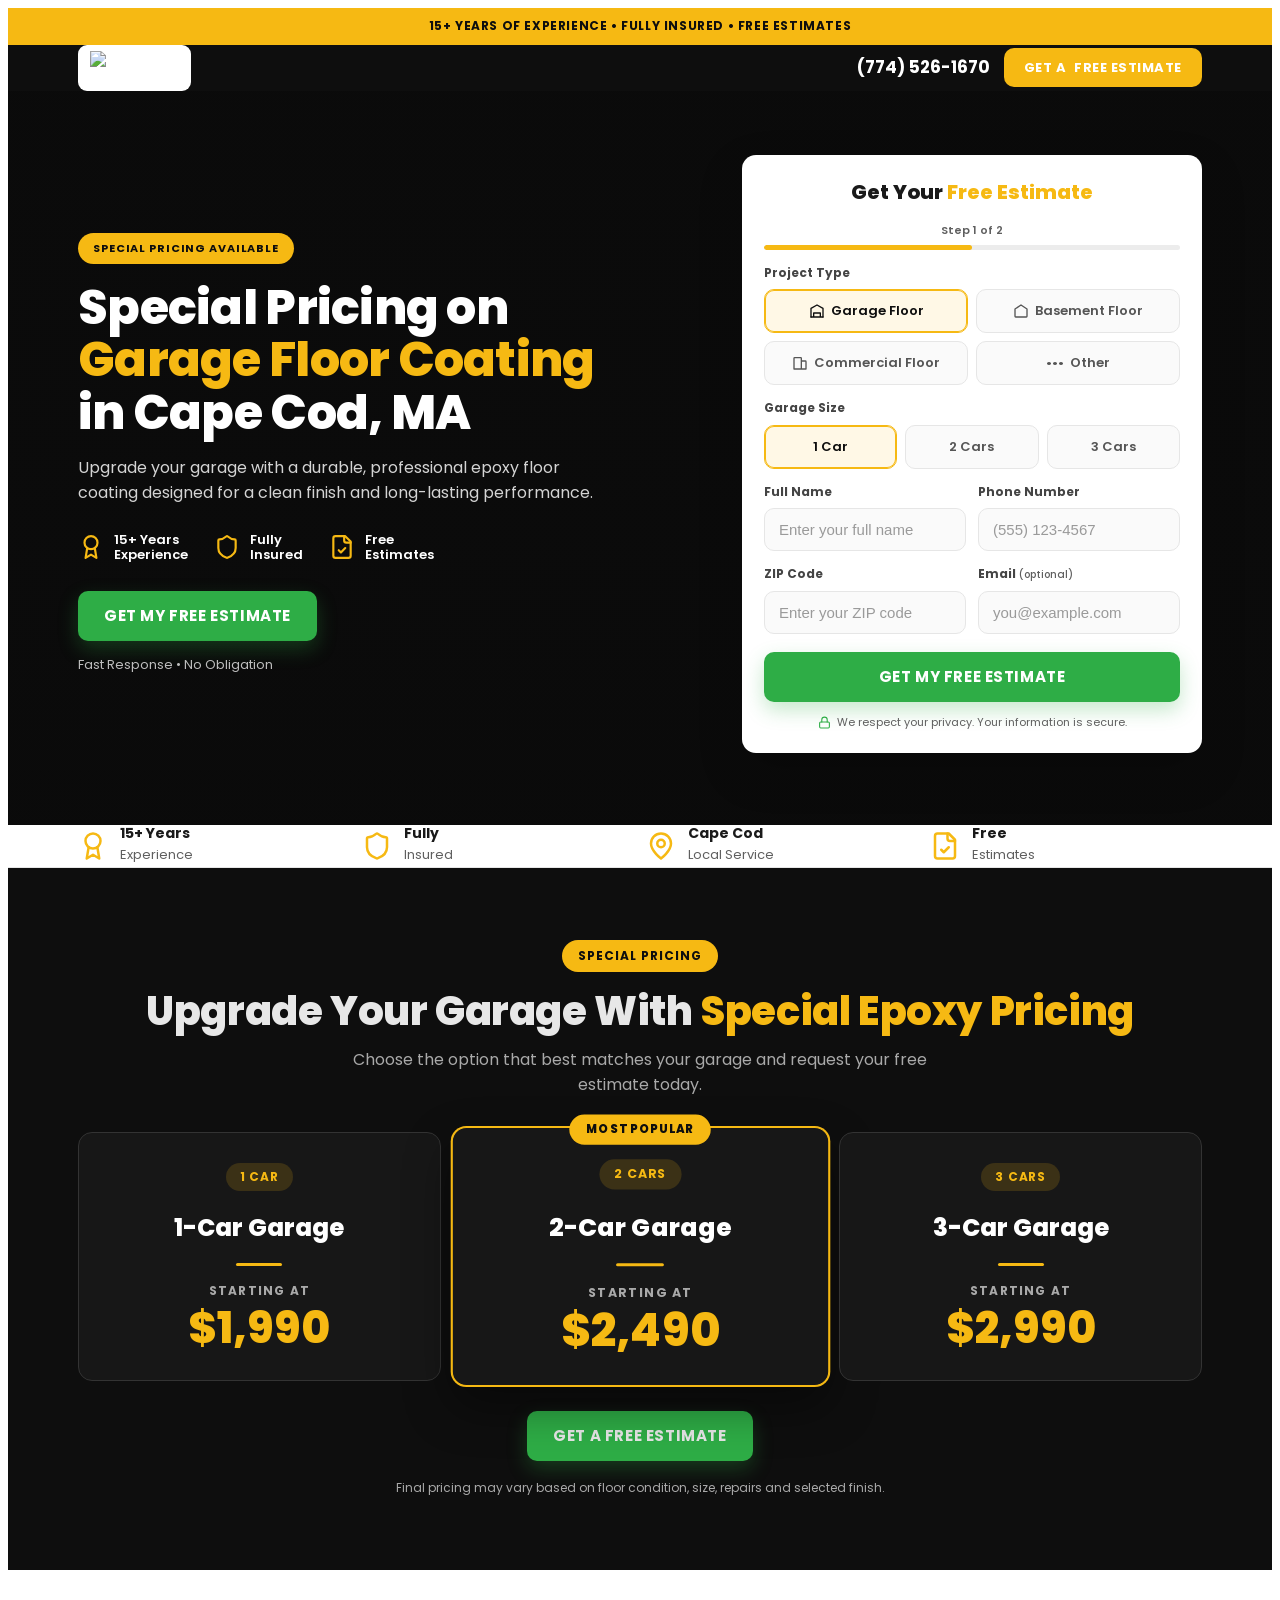
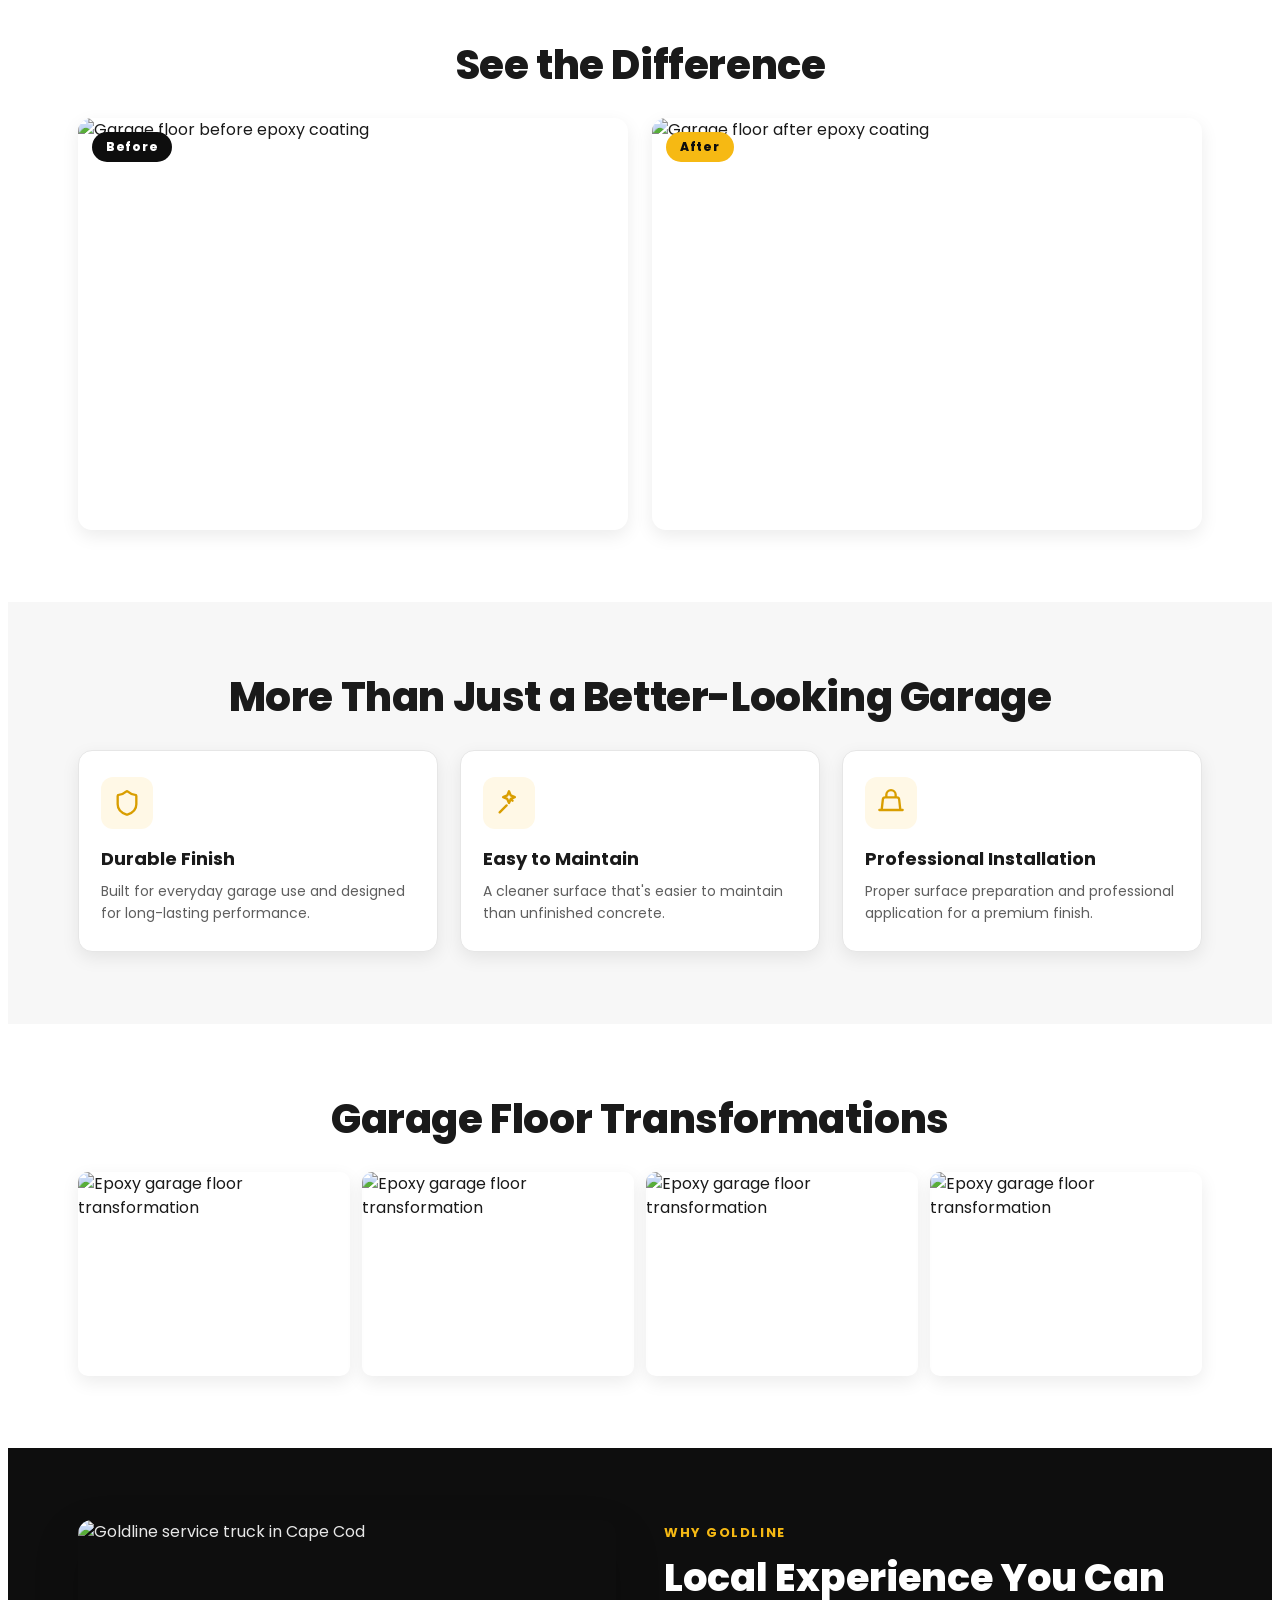
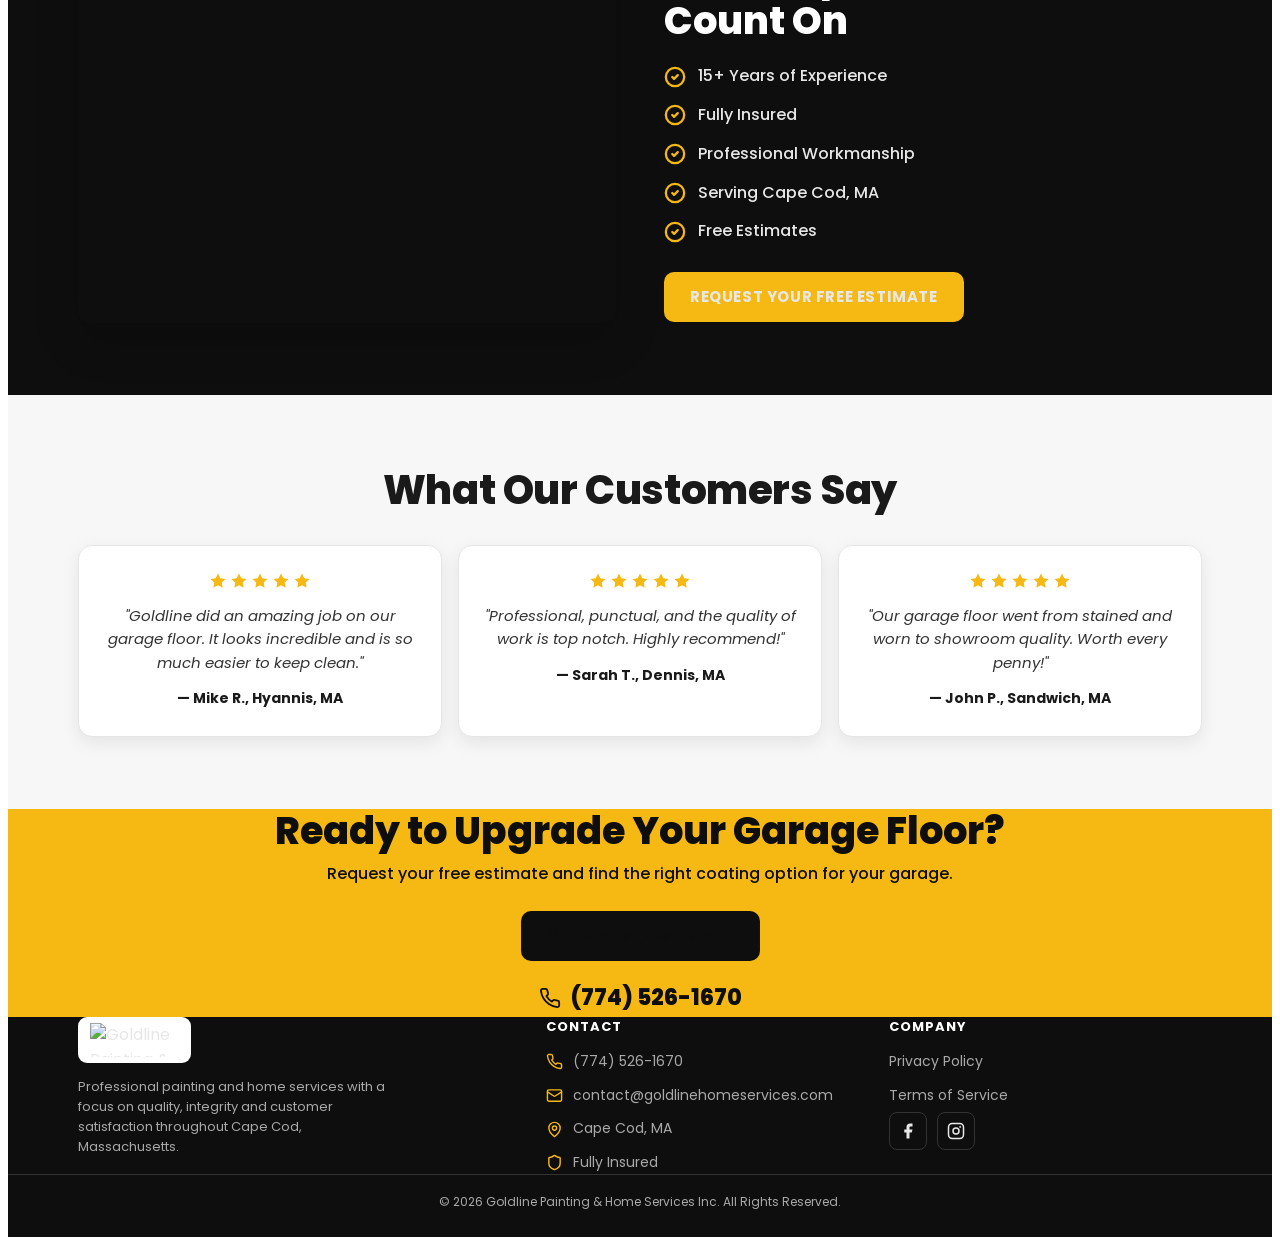
==== commit 8de0756f: "Usa logo oficial e corrige dados de contato reais do site - Logo oficial (logo-black-gold.webp) no h" ====
--- a/index.html
+++ b/index.html
@@ -30,11 +30,7 @@
     <header class="glp-header">
       <div class="glp-container glp-header__inner">
         <a href="#glp-top" class="glp-logo" aria-label="Goldline Painting &amp; Home Services">
-          <img src="REPLACE_logo.png" alt="Goldline Painting &amp; Home Services" width="46" height="46" onerror="this.style.display='none'">
-          <span class="glp-logo__text">
-            <span class="glp-logo__name">GOLD<span>LINE</span></span>
-            <span class="glp-logo__tag">Painting &amp; Home Services Inc.</span>
-          </span>
+          <img class="glp-logo__img" src="https://goldlinehomeservices.com/wp-content/uploads/2025/05/logo-black-gold.webp" alt="Goldline Painting &amp; Home Services" width="682" height="262">
         </a>
         <div class="glp-header__actions">
           <a href="tel:+17745261670" class="glp-header__phone">(774) 526-1670</a>
@@ -319,17 +315,16 @@
     <footer class="glp-footer">
       <div class="glp-container glp-footer__inner">
         <div class="glp-footer__brand">
-          <span class="glp-logo__text">
-            <span class="glp-logo__name">GOLD<span style="color:var(--glp-gold)">LINE</span></span>
-            <span class="glp-logo__tag">Painting &amp; Home Services Inc.</span>
-          </span>
+          <a href="#glp-top" class="glp-logo" aria-label="Goldline Painting &amp; Home Services">
+            <img class="glp-logo__img" src="https://goldlinehomeservices.com/wp-content/uploads/2025/05/logo-black-gold.webp" alt="Goldline Painting &amp; Home Services" width="682" height="262">
+          </a>
           <p class="glp-footer__tag">Professional painting and home services with a focus on quality, integrity and customer satisfaction throughout Cape Cod, Massachusetts.</p>
         </div>
         <div class="glp-footer__col">
           <h3 class="glp-footer__col-title">Contact</h3>
           <ul class="glp-footer__list">
             <li><svg viewBox="0 0 24 24" fill="none" stroke="currentColor" stroke-width="2" stroke-linecap="round" stroke-linejoin="round"><path d="M22 16.92v3a2 2 0 0 1-2.18 2 19.79 19.79 0 0 1-8.63-3.07 19.5 19.5 0 0 1-6-6 19.79 19.79 0 0 1-3.07-8.67A2 2 0 0 1 4.11 2h3a2 2 0 0 1 2 1.72c.13.96.36 1.9.7 2.81a2 2 0 0 1-.45 2.11L8.09 9.91a16 16 0 0 0 6 6l1.27-1.27a2 2 0 0 1 2.11-.45c.9.34 1.85.57 2.81.7A2 2 0 0 1 22 16.92z"/></svg><a href="tel:+17745261670">(774) 526-1670</a></li>
-            <li><svg viewBox="0 0 24 24" fill="none" stroke="currentColor" stroke-width="2" stroke-linecap="round" stroke-linejoin="round"><rect x="2" y="4" width="20" height="16" rx="2"/><path d="m22 7-8.97 5.7a1.94 1.94 0 0 1-2.06 0L2 7"/></svg><a href="mailto:info@goldlinehome.com">info@goldlinehome.com</a></li>
+            <li><svg viewBox="0 0 24 24" fill="none" stroke="currentColor" stroke-width="2" stroke-linecap="round" stroke-linejoin="round"><rect x="2" y="4" width="20" height="16" rx="2"/><path d="m22 7-8.97 5.7a1.94 1.94 0 0 1-2.06 0L2 7"/></svg><a href="mailto:contact@goldlinehomeservices.com">contact@goldlinehomeservices.com</a></li>
             <li><svg viewBox="0 0 24 24" fill="none" stroke="currentColor" stroke-width="2" stroke-linecap="round" stroke-linejoin="round"><path d="M20 10c0 6-8 12-8 12s-8-6-8-12a8 8 0 0 1 16 0z"/><circle cx="12" cy="10" r="3"/></svg>Cape Cod, MA</li>
             <li><svg viewBox="0 0 24 24" fill="none" stroke="currentColor" stroke-width="2" stroke-linecap="round" stroke-linejoin="round"><path d="M20 13c0 5-3.5 7.5-7.66 8.95a1 1 0 0 1-.67-.01C7.5 20.5 4 18 4 13V6a1 1 0 0 1 1-1c2 0 4.5-1.2 6.24-2.72a1.17 1.17 0 0 1 1.52 0C14.51 3.81 17 5 19 5a1 1 0 0 1 1 1z"/></svg>Fully Insured</li>
           </ul>
@@ -341,12 +336,12 @@
             <li><a href="#">Terms of Service</a></li>
           </ul>
           <div class="glp-footer__social">
-            <a href="#" aria-label="Facebook"><svg viewBox="0 0 24 24" fill="currentColor"><path d="M18 2h-3a5 5 0 0 0-5 5v3H7v4h3v8h4v-8h3l1-4h-4V7a1 1 0 0 1 1-1h3z"/></svg></a>
-            <a href="#" aria-label="Instagram"><svg viewBox="0 0 24 24" fill="none" stroke="currentColor" stroke-width="2"><rect x="2" y="2" width="20" height="20" rx="5"/><circle cx="12" cy="12" r="4"/><circle cx="17.5" cy="6.5" r="1.2" fill="currentColor" stroke="none"/></svg></a>
-          </div>
-        </div>
-      </div>
-      <div class="glp-footer__bottom">&copy; 2024 Goldline Painting &amp; Home Services Inc. All Rights Reserved.</div>
+            <a href="https://www.facebook.com/goldlinepaintingma/" target="_blank" rel="noopener" aria-label="Facebook"><svg viewBox="0 0 24 24" fill="currentColor"><path d="M18 2h-3a5 5 0 0 0-5 5v3H7v4h3v8h4v-8h3l1-4h-4V7a1 1 0 0 1 1-1h3z"/></svg></a>
+            <a href="https://www.instagram.com/goldlinehomeservices/" target="_blank" rel="noopener" aria-label="Instagram"><svg viewBox="0 0 24 24" fill="none" stroke="currentColor" stroke-width="2"><rect x="2" y="2" width="20" height="20" rx="5"/><circle cx="12" cy="12" r="4"/><circle cx="17.5" cy="6.5" r="1.2" fill="currentColor" stroke="none"/></svg></a>
+          </div>
+        </div>
+      </div>
+      <div class="glp-footer__bottom">&copy; 2026 Goldline Painting &amp; Home Services Inc. All Rights Reserved.</div>
     </footer>
 
   </div><!-- /.glp-lp -->
--- a/css/glp-styles.css
+++ b/css/glp-styles.css
@@ -185,6 +185,17 @@
   padding-block: 12px;
 }
 .glp-logo { display: flex; align-items: center; gap: 10px; }
+/* Logo em "chip" branco: a arte é preta+dourada, então precisa de fundo claro
+   para ficar legível sobre o header/footer escuros. */
+.glp-logo__img {
+  display: block;
+  height: 48px;
+  width: auto;
+  background: #fff;
+  padding: 6px 12px;
+  border-radius: 9px;
+  box-sizing: border-box;
+}
 .glp-logo img { max-height: 46px; width: auto; }
 .glp-logo__text { display: flex; flex-direction: column; line-height: 1.05; }
 .glp-logo__name { font-weight: 800; font-size: 20px; letter-spacing: .02em; }
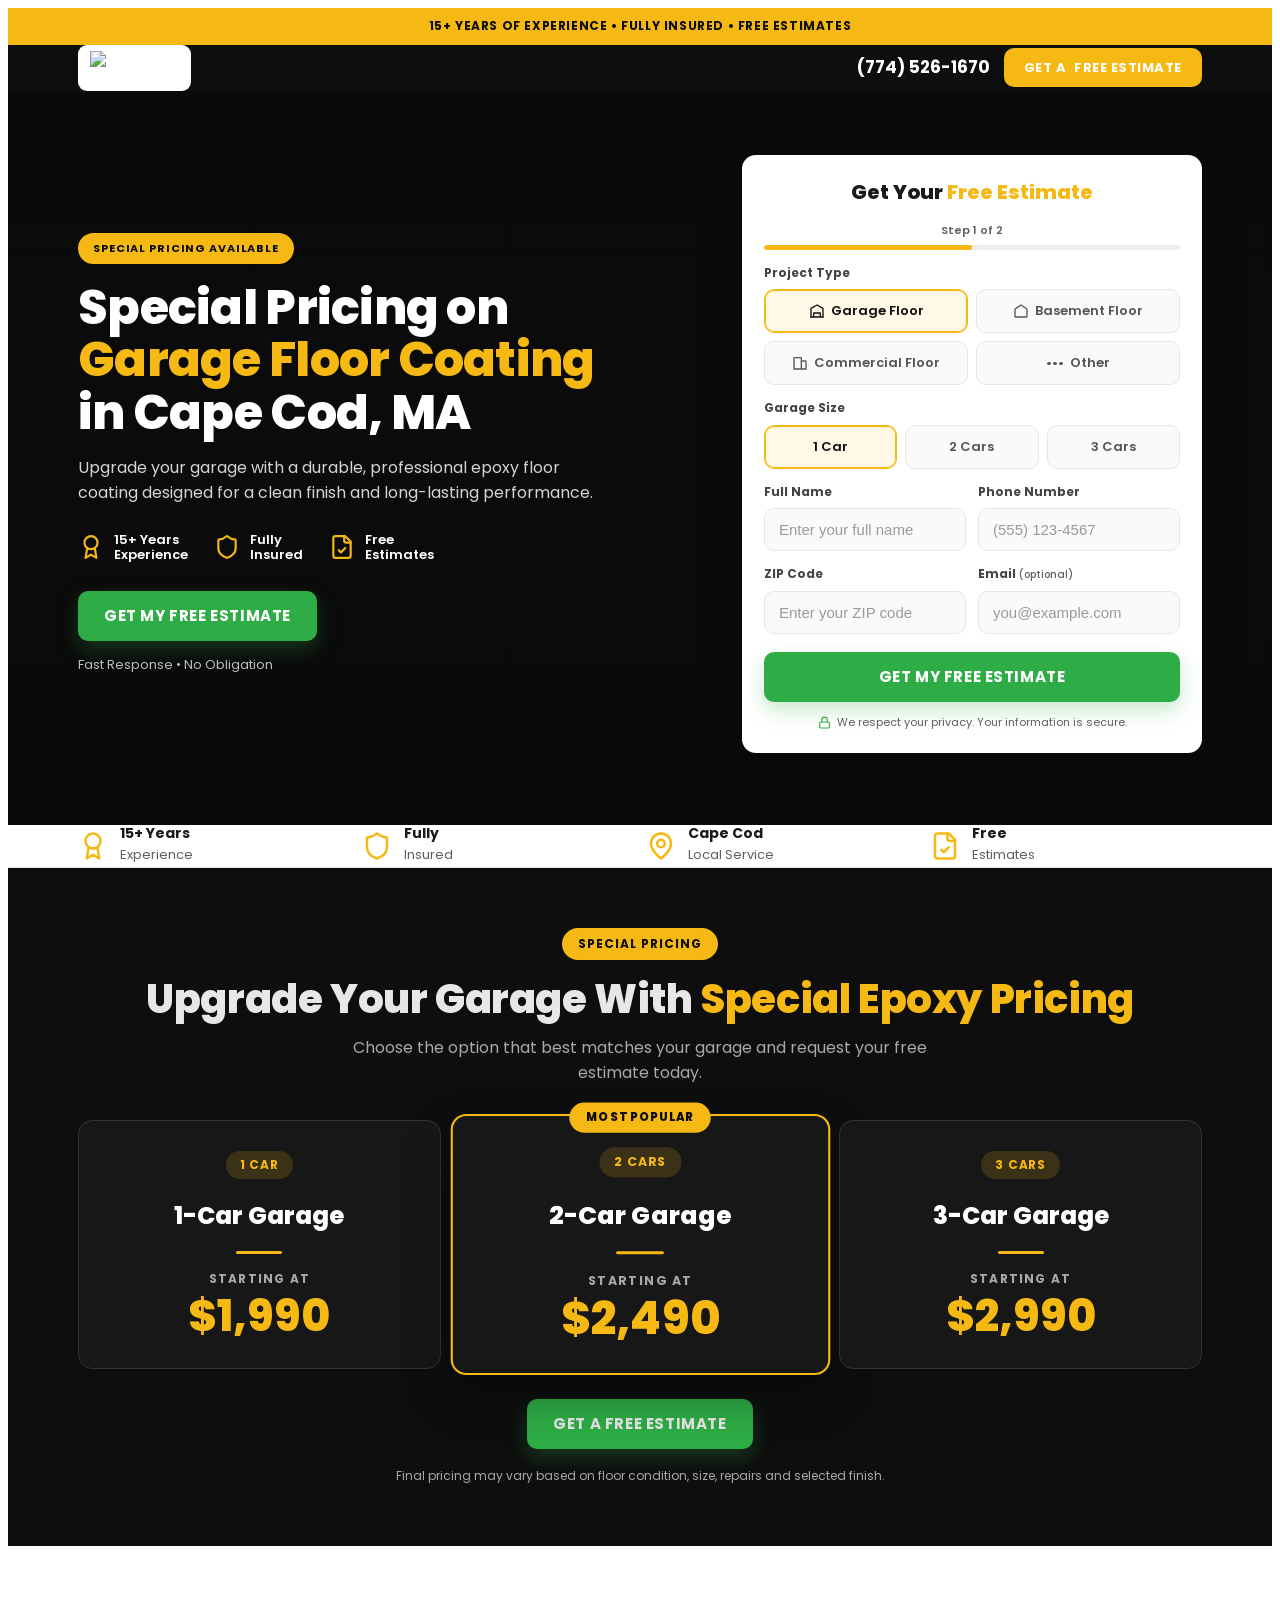
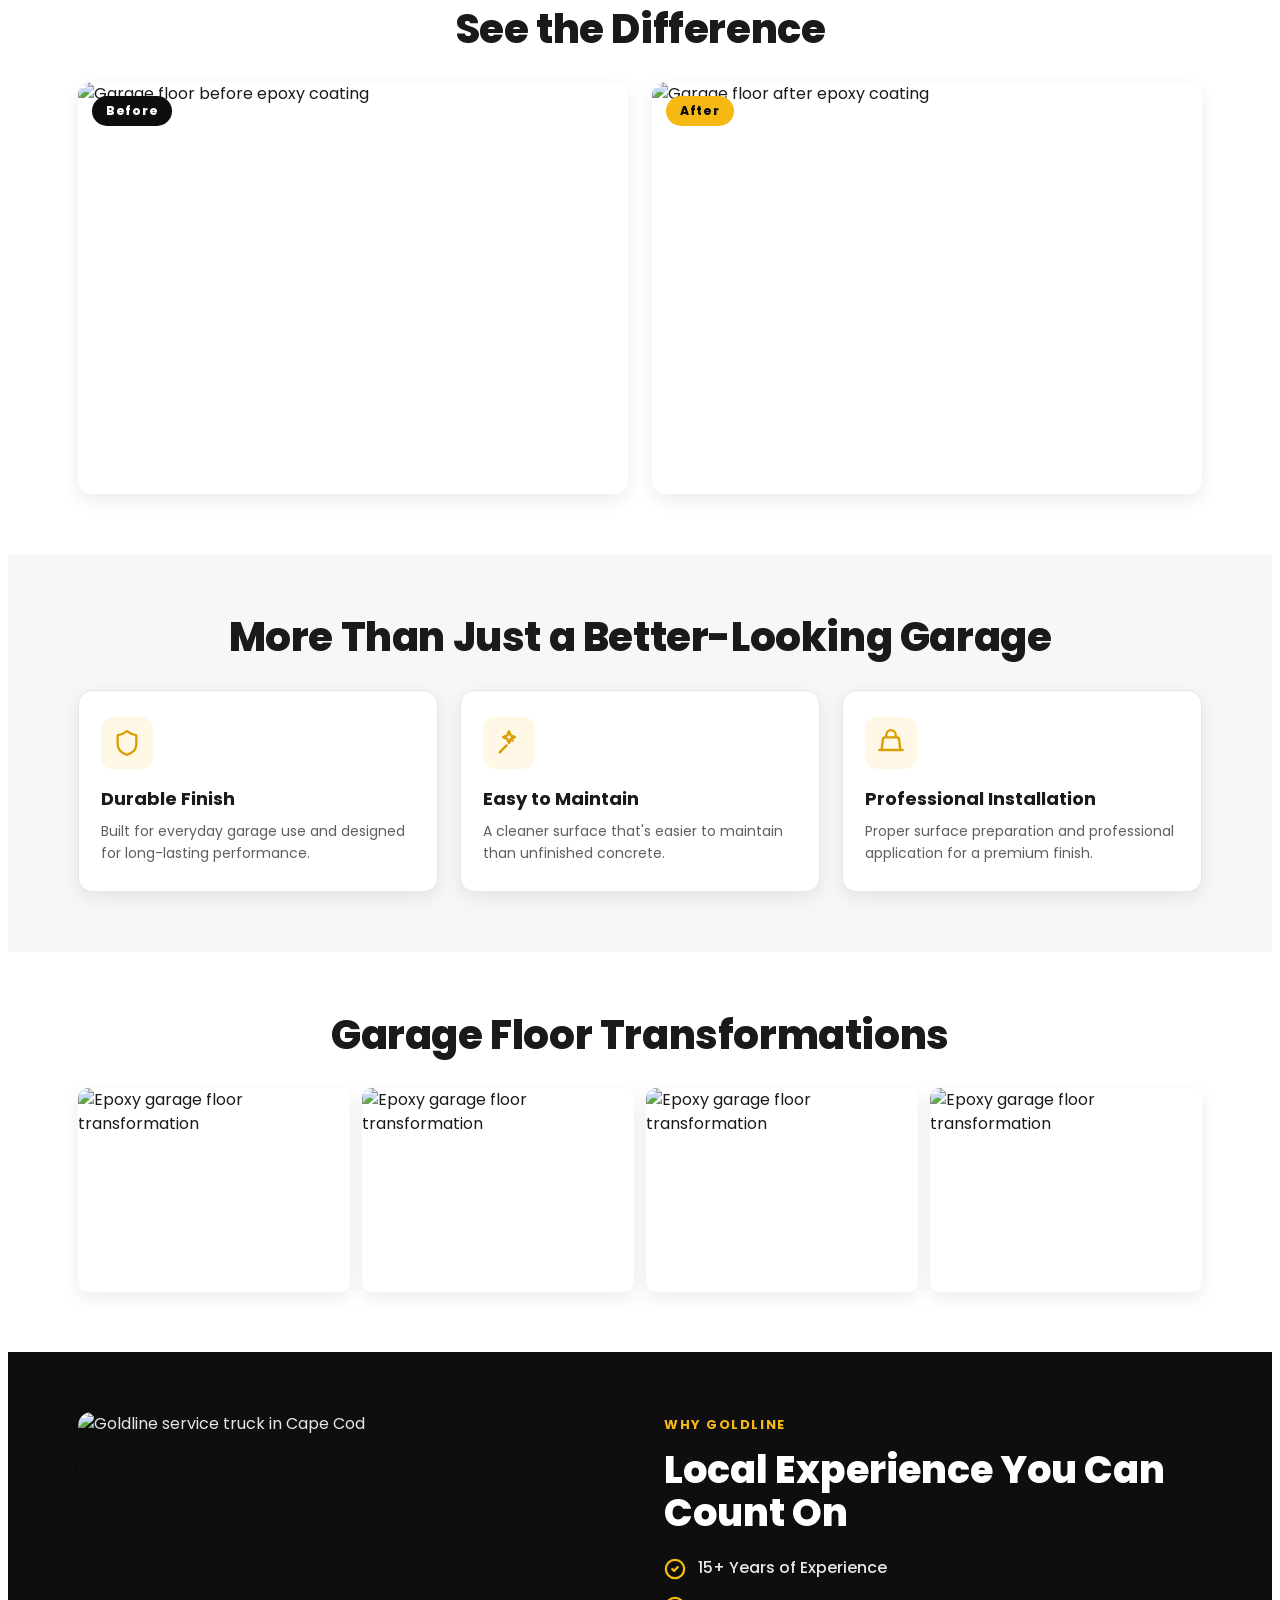
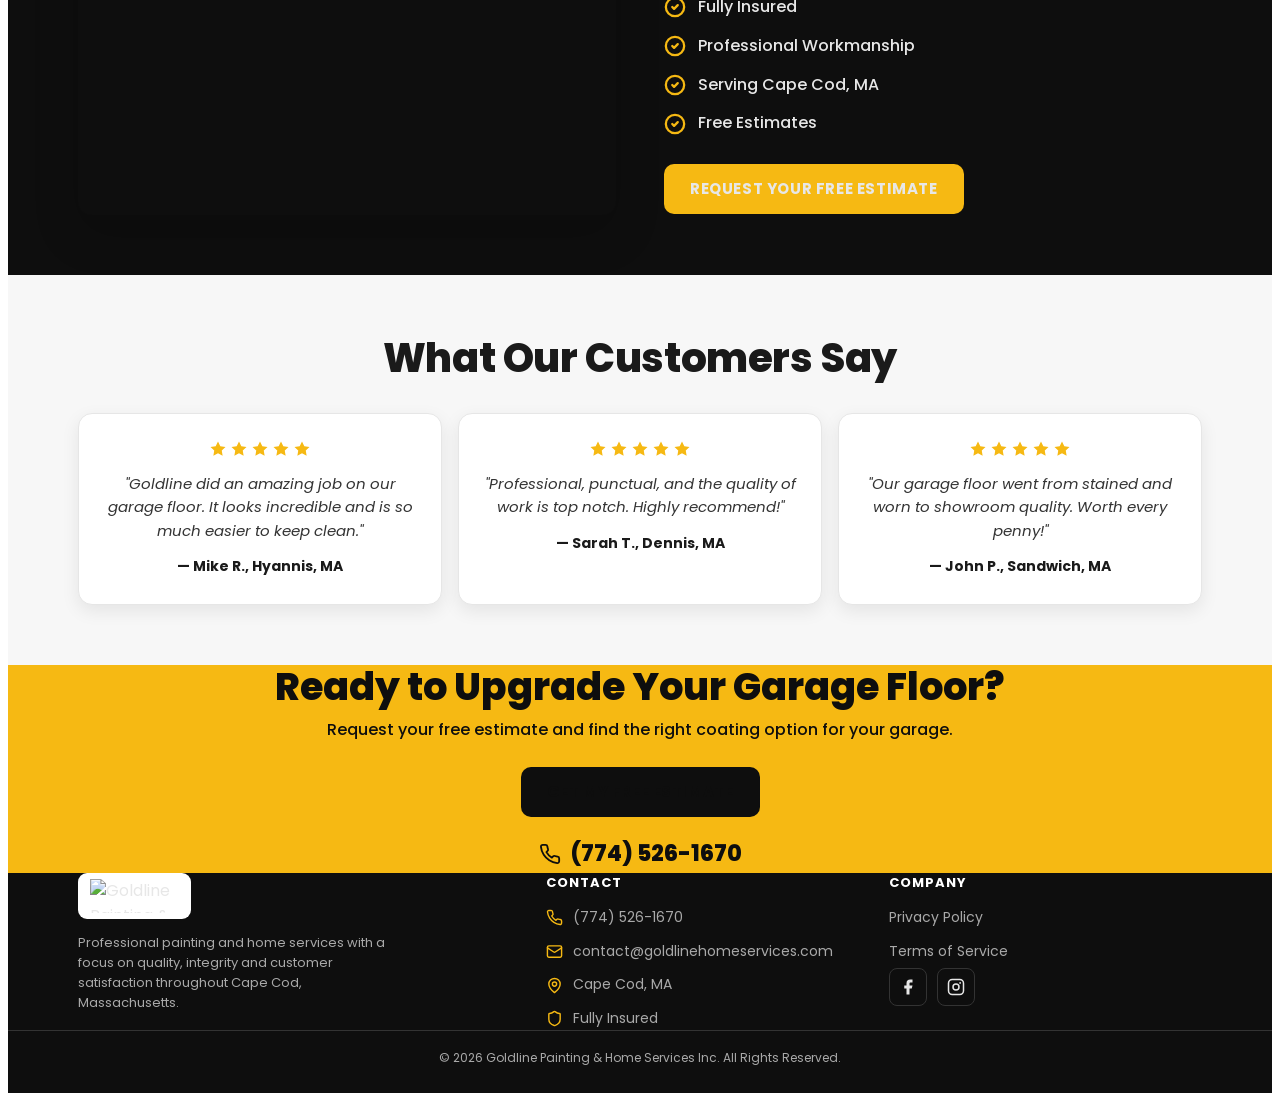
==== commit 9c2af94a: "Padroniza dobras em 60px e aplica Access Key do Web3Forms - --glp-section-y agora 60px fixo (remove " ====
--- a/index.html
+++ b/index.html
@@ -76,7 +76,7 @@
             </div>
           </div>
           <form class="glp-form" id="glp-lead-form" action="https://api.web3forms.com/submit" method="POST">
-            <input type="hidden" name="access_key" value="COLE_SUA_ACCESS_KEY_AQUI">
+            <input type="hidden" name="access_key" value="4982c8e8-11b9-43aa-bb90-07169d527330">
             <input type="hidden" name="subject" value="Novo lead — Garage Floor Coating (LP Goldline)">
             <input type="hidden" name="from_name" value="LP Goldline — Garage Floor">
             <input type="checkbox" name="botcheck" tabindex="-1" autocomplete="off" style="display:none !important" aria-hidden="true">
--- a/css/glp-styles.css
+++ b/css/glp-styles.css
@@ -42,8 +42,8 @@
   --glp-shadow:    0 18px 45px rgba(0, 0, 0, .18);
   --glp-shadow-sm: 0 6px 18px rgba(0, 0, 0, .08);
 
-  /* Espaçamento vertical das seções (mobile primeiro) */
-  --glp-section-y: 48px;
+  /* Espaçamento vertical das seções (dobras): sempre 60px topo/base */
+  --glp-section-y: 60px;
 }
 
 /* ------------------------------------------------------------------ */
@@ -564,7 +564,7 @@
   position: relative;
   overflow: hidden;
 }
-.glp-final-cta__inner { padding-block: 44px; position: relative; z-index: 1; }
+.glp-final-cta__inner { padding-block: 60px; position: relative; z-index: 1; }
 .glp-final-cta__title { font-size: clamp(26px, 6vw, 38px); font-weight: 800; line-height: 1.15; }
 .glp-final-cta__text { margin-top: 10px; font-size: 16px; font-weight: 500; }
 .glp-final-cta__btn { margin-top: 24px; }
@@ -628,7 +628,6 @@
 
 /* >= 860px : pricing em 3 colunas, header com telefone */
 @media (min-width: 860px) {
-  :root { --glp-section-y: 72px; }
   .glp-container { padding: 0 28px; }
   .glp-pricing__grid { grid-template-columns: repeat(3, 1fr); align-items: center; }
   .glp-price-card--featured { transform: scale(1.04); }
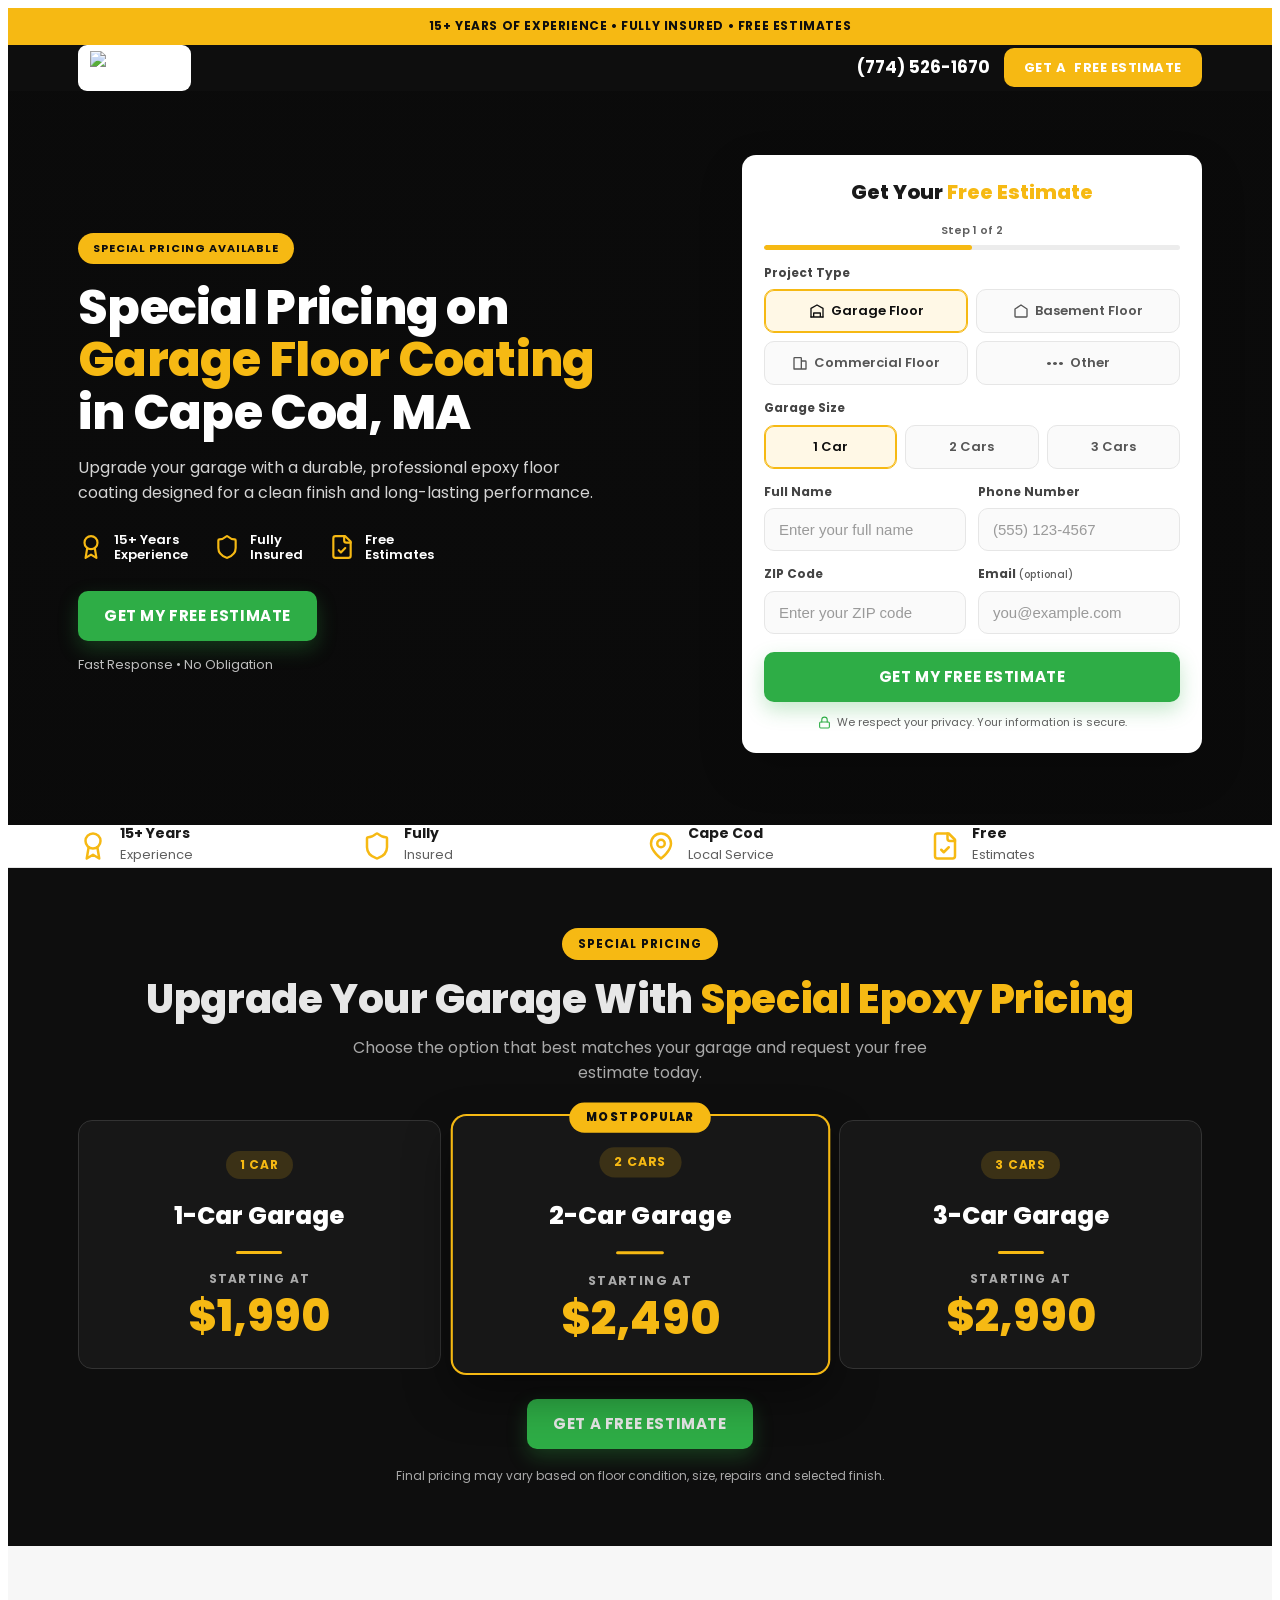
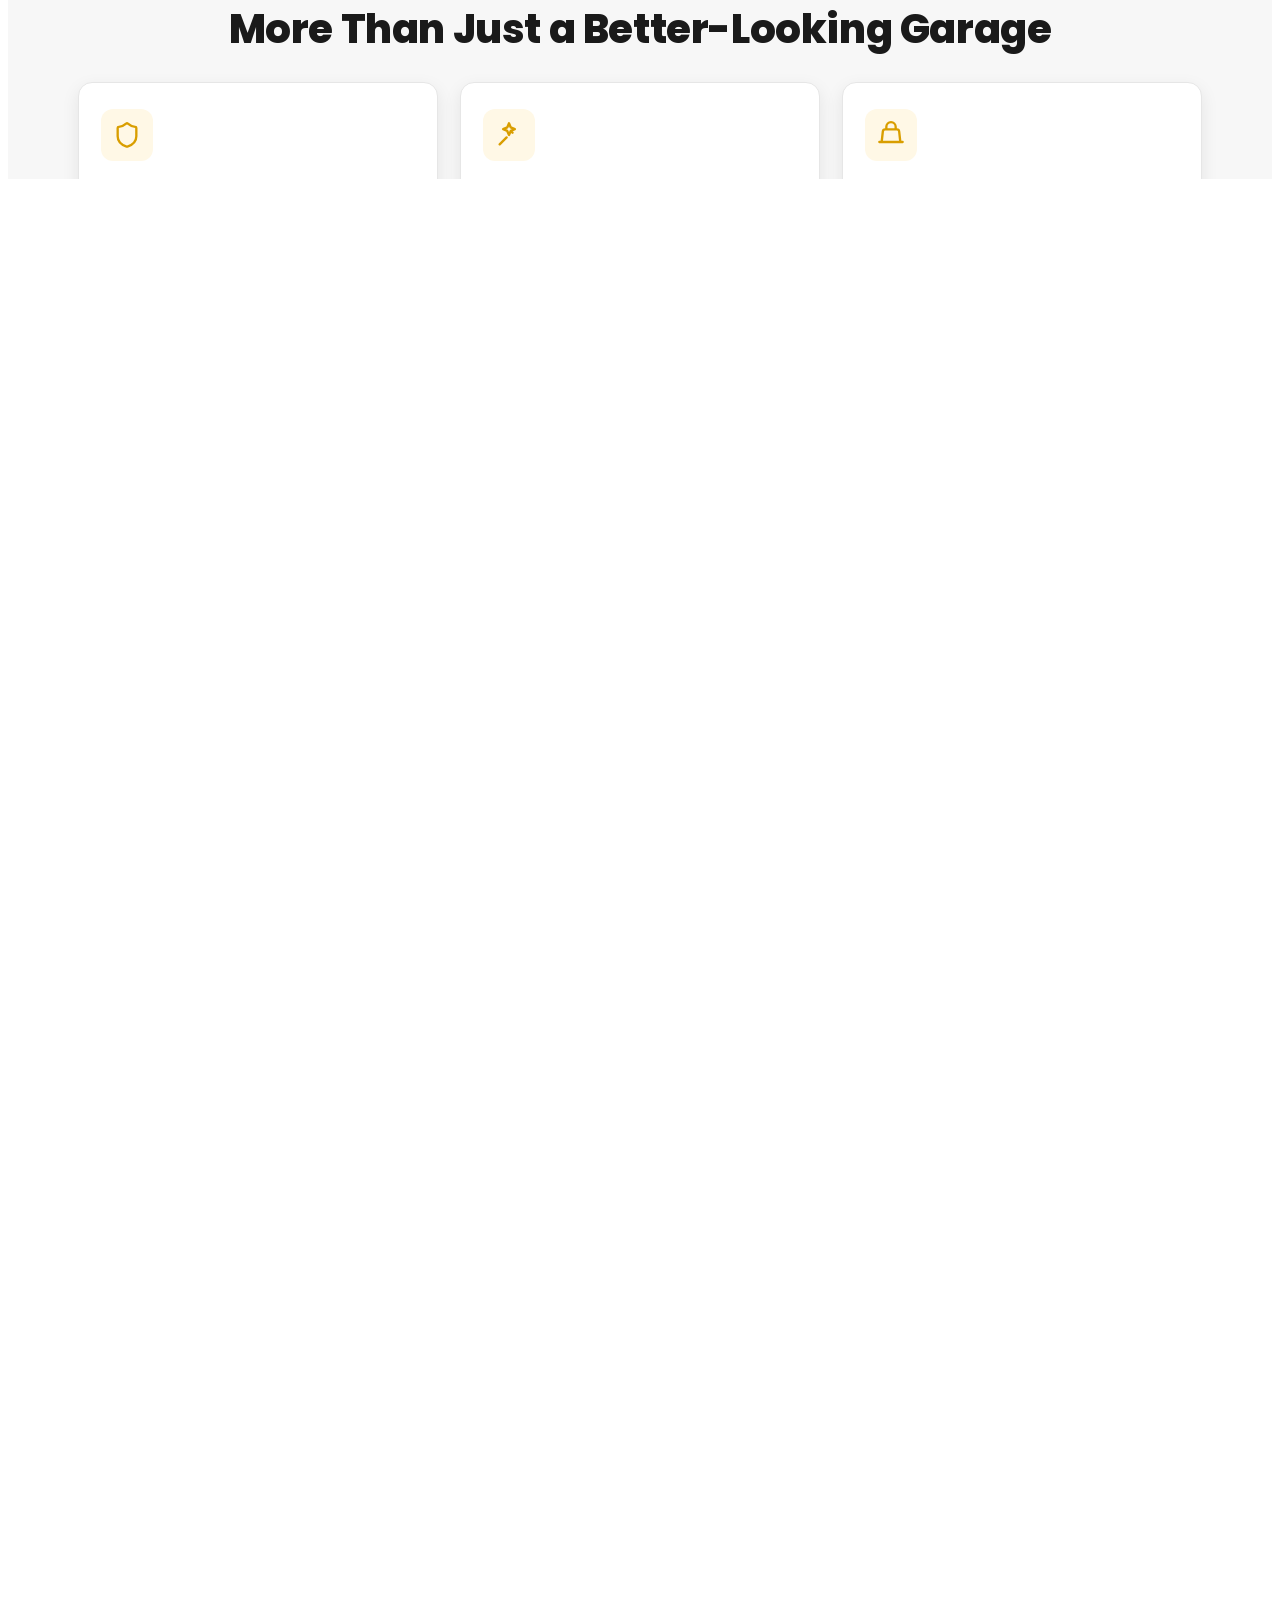
==== commit d11961a4: "Aplica imagens reais (hero + galeria) e remove secao Before/After - Hero: foto de garagem premium do" ====
--- a/index.html
+++ b/index.html
@@ -41,7 +41,7 @@
 
     <!-- ===== 02 HERO + FORM ===== -->
     <section class="glp-hero" id="glp-top">
-      <img class="glp-hero__bg" src="REPLACE_hero-garage.jpg" alt="" aria-hidden="true" fetchpriority="high" width="1600" height="900" onerror="this.style.display='none'">
+      <img class="glp-hero__bg" src="https://goldlinehomeservices.com/wp-content/uploads/2026/08/Residential_garage_interior_phot%E2%80%A6_202608121717.jpeg" alt="" aria-hidden="true" fetchpriority="high" width="1200" height="896" onerror="this.style.display='none'">
       <div class="glp-container glp-hero__inner">
         <div class="glp-hero__content">
           <span class="glp-hero__badge">Special Pricing Available</span>
@@ -75,10 +75,12 @@
               <div class="glp-form-progress__track"><div class="glp-form-progress__bar"></div></div>
             </div>
           </div>
-          <form class="glp-form" id="glp-lead-form" action="https://api.web3forms.com/submit" method="POST">
+          <form class="glp-form" id="form01" action="https://api.web3forms.com/submit" method="POST">
             <input type="hidden" name="access_key" value="4982c8e8-11b9-43aa-bb90-07169d527330">
             <input type="hidden" name="subject" value="Novo lead — Garage Floor Coating (LP Goldline)">
             <input type="hidden" name="from_name" value="LP Goldline — Garage Floor">
+            <!-- Redireciona apos o envio (fallback sem JS; com JS o redirect e feito no glp-scripts.js) -->
+            <input type="hidden" name="redirect" value="https://goldlinehomeservices.com/thanks/">
             <input type="checkbox" name="botcheck" tabindex="-1" autocomplete="off" style="display:none !important" aria-hidden="true">
 
             <div class="glp-form__fields">
@@ -201,17 +203,6 @@
       </div>
     </section>
 
-    <!-- ===== 05 BEFORE / AFTER ===== -->
-    <section class="glp-section glp-ba">
-      <div class="glp-container">
-        <h2 class="glp-h2">See the Difference</h2>
-        <div class="glp-ba__grid">
-          <div class="glp-ba__item"><span class="glp-ba__label glp-ba__label--before">Before</span><img src="REPLACE_before.jpg" alt="Garage floor before epoxy coating" loading="lazy" width="800" height="600"></div>
-          <div class="glp-ba__item"><span class="glp-ba__label glp-ba__label--after">After</span><img src="REPLACE_after.jpg" alt="Garage floor after epoxy coating" loading="lazy" width="800" height="600"></div>
-        </div>
-      </div>
-    </section>
-
     <!-- ===== 06 BENEFITS ===== -->
     <section class="glp-section glp-section--light glp-benefits">
       <div class="glp-container">
@@ -241,10 +232,10 @@
       <div class="glp-container">
         <h2 class="glp-h2">Garage Floor Transformations</h2>
         <div class="glp-gallery__grid">
-          <div class="glp-gallery__item"><img src="REPLACE_gallery-1.jpg" alt="Epoxy garage floor transformation" loading="lazy" width="600" height="450"></div>
-          <div class="glp-gallery__item"><img src="REPLACE_gallery-2.jpg" alt="Epoxy garage floor transformation" loading="lazy" width="600" height="450"></div>
-          <div class="glp-gallery__item"><img src="REPLACE_gallery-3.jpg" alt="Epoxy garage floor transformation" loading="lazy" width="600" height="450"></div>
-          <div class="glp-gallery__item"><img src="REPLACE_gallery-4.jpg" alt="Epoxy garage floor transformation" loading="lazy" width="600" height="450"></div>
+          <div class="glp-gallery__item"><img src="https://goldlinehomeservices.com/wp-content/uploads/2026/04/port-goldline-epoxy-01.webp" alt="Epoxy garage floor transformation" loading="lazy" width="1000" height="700"></div>
+          <div class="glp-gallery__item"><img src="https://goldlinehomeservices.com/wp-content/uploads/2026/04/port-goldline-epoxy-02.webp" alt="Epoxy garage floor transformation" loading="lazy" width="1000" height="700"></div>
+          <div class="glp-gallery__item"><img src="https://goldlinehomeservices.com/wp-content/uploads/2026/04/port-goldline-epoxy-03.webp" alt="Epoxy garage floor transformation" loading="lazy" width="1000" height="700"></div>
+          <div class="glp-gallery__item"><img src="https://goldlinehomeservices.com/wp-content/uploads/2026/04/port-goldline-epoxy-04.webp" alt="Epoxy garage floor transformation" loading="lazy" width="1000" height="700"></div>
         </div>
       </div>
     </section>
@@ -252,7 +243,7 @@
     <!-- ===== 08 WHY GOLDLINE ===== -->
     <section class="glp-section glp-section--dark glp-why">
       <div class="glp-container glp-why__inner">
-        <div class="glp-why__media"><img src="REPLACE_truck.jpg" alt="Goldline service truck in Cape Cod" loading="lazy" width="800" height="600"></div>
+        <div class="glp-why__media"><img src="REPLACE_truck.jpg" alt="Goldline service truck in Cape Cod" loading="lazy" width="800" height="600" onerror="this.style.display='none'"></div>
         <div class="glp-why__content">
           <span class="glp-why__eyebrow">Why Goldline</span>
           <h2 class="glp-why__title">Local Experience You Can Count On</h2>
--- a/css/glp-styles.css
+++ b/css/glp-styles.css
@@ -463,27 +463,8 @@
 .glp-pricing__cta { text-align: center; margin-top: 30px; }
 .glp-pricing__disclaimer { text-align: center; font-size: 12px; color: var(--glp-muted-on-dark); margin-top: 18px; }
 
-/* ------------------------------------------------------------------ */
-/* 9. BEFORE / AFTER                                                  */
-/* ------------------------------------------------------------------ */
-.glp-ba__grid {
-  display: grid;
-  gap: 16px;
-  margin-top: 30px;
-}
-.glp-ba__item { position: relative; border-radius: var(--glp-radius); overflow: hidden; box-shadow: var(--glp-shadow-sm); }
-.glp-ba__item img { width: 100%; aspect-ratio: 4 / 3; object-fit: cover; }
-.glp-ba__label {
-  position: absolute;
-  top: 14px; left: 14px;
-  font-size: 12px;
-  font-weight: 800;
-  letter-spacing: .06em;
-  padding: 6px 14px;
-  border-radius: var(--glp-radius-pill);
-}
-.glp-ba__label--before { background: var(--glp-dark); color: #fff; }
-.glp-ba__label--after  { background: var(--glp-gold); color: var(--glp-dark); }
+/* 9. (Before/After removido — sem foto de "antes". Reintroduzir aqui se
+      um dia houver par antes/depois real.) */
 
 /* ------------------------------------------------------------------ */
 /* 10. BENEFITS                                                        */
@@ -528,8 +509,27 @@
 /* 12. WHY GOLDLINE                                                    */
 /* ------------------------------------------------------------------ */
 .glp-why__inner { display: grid; gap: 28px; }
-.glp-why__media { border-radius: var(--glp-radius); overflow: hidden; box-shadow: var(--glp-shadow); }
+.glp-why__media {
+  border-radius: var(--glp-radius);
+  overflow: hidden;
+  box-shadow: var(--glp-shadow);
+  /* Fallback enquanto a foto do caminhão não é enviada */
+  background: var(--glp-dark-3);
+  min-height: 240px;
+  display: flex;
+  align-items: center;
+  justify-content: center;
+}
 .glp-why__media img { width: 100%; aspect-ratio: 4 / 3; object-fit: cover; }
+.glp-why__media::after {
+  content: "Foto do caminhão / equipe (a enviar)";
+  color: var(--glp-muted-on-dark);
+  font-size: 13px;
+  padding: 0 16px;
+  text-align: center;
+}
+/* Quando a imagem carrega, ela cobre o placeholder */
+.glp-why__media img { position: relative; z-index: 1; }
 .glp-why__eyebrow { color: var(--glp-gold); font-size: 13px; font-weight: 700; letter-spacing: .12em; text-transform: uppercase; }
 .glp-why__title { font-size: clamp(26px, 6vw, 38px); font-weight: 800; line-height: 1.12; margin-top: 12px; color: #fff; }
 .glp-why__list { margin-top: 22px; display: grid; gap: 14px; }
@@ -620,7 +620,6 @@
 @media (min-width: 600px) {
   .glp-form__row { grid-template-columns: 1fr 1fr; }
   .glp-trust-strip__inner { grid-template-columns: repeat(4, 1fr); }
-  .glp-ba__grid { grid-template-columns: 1fr 1fr; }
   .glp-benefits__grid { grid-template-columns: repeat(3, 1fr); }
   .glp-gallery__grid { grid-template-columns: repeat(4, 1fr); }
   .glp-footer__inner { grid-template-columns: 1.4fr 1fr 1fr; }
@@ -647,5 +646,4 @@
   }
   .glp-form-card { justify-self: end; }
   .glp-why__inner { grid-template-columns: 1fr 1fr; align-items: center; gap: 48px; }
-  .glp-ba__grid { gap: 24px; }
-}
+}
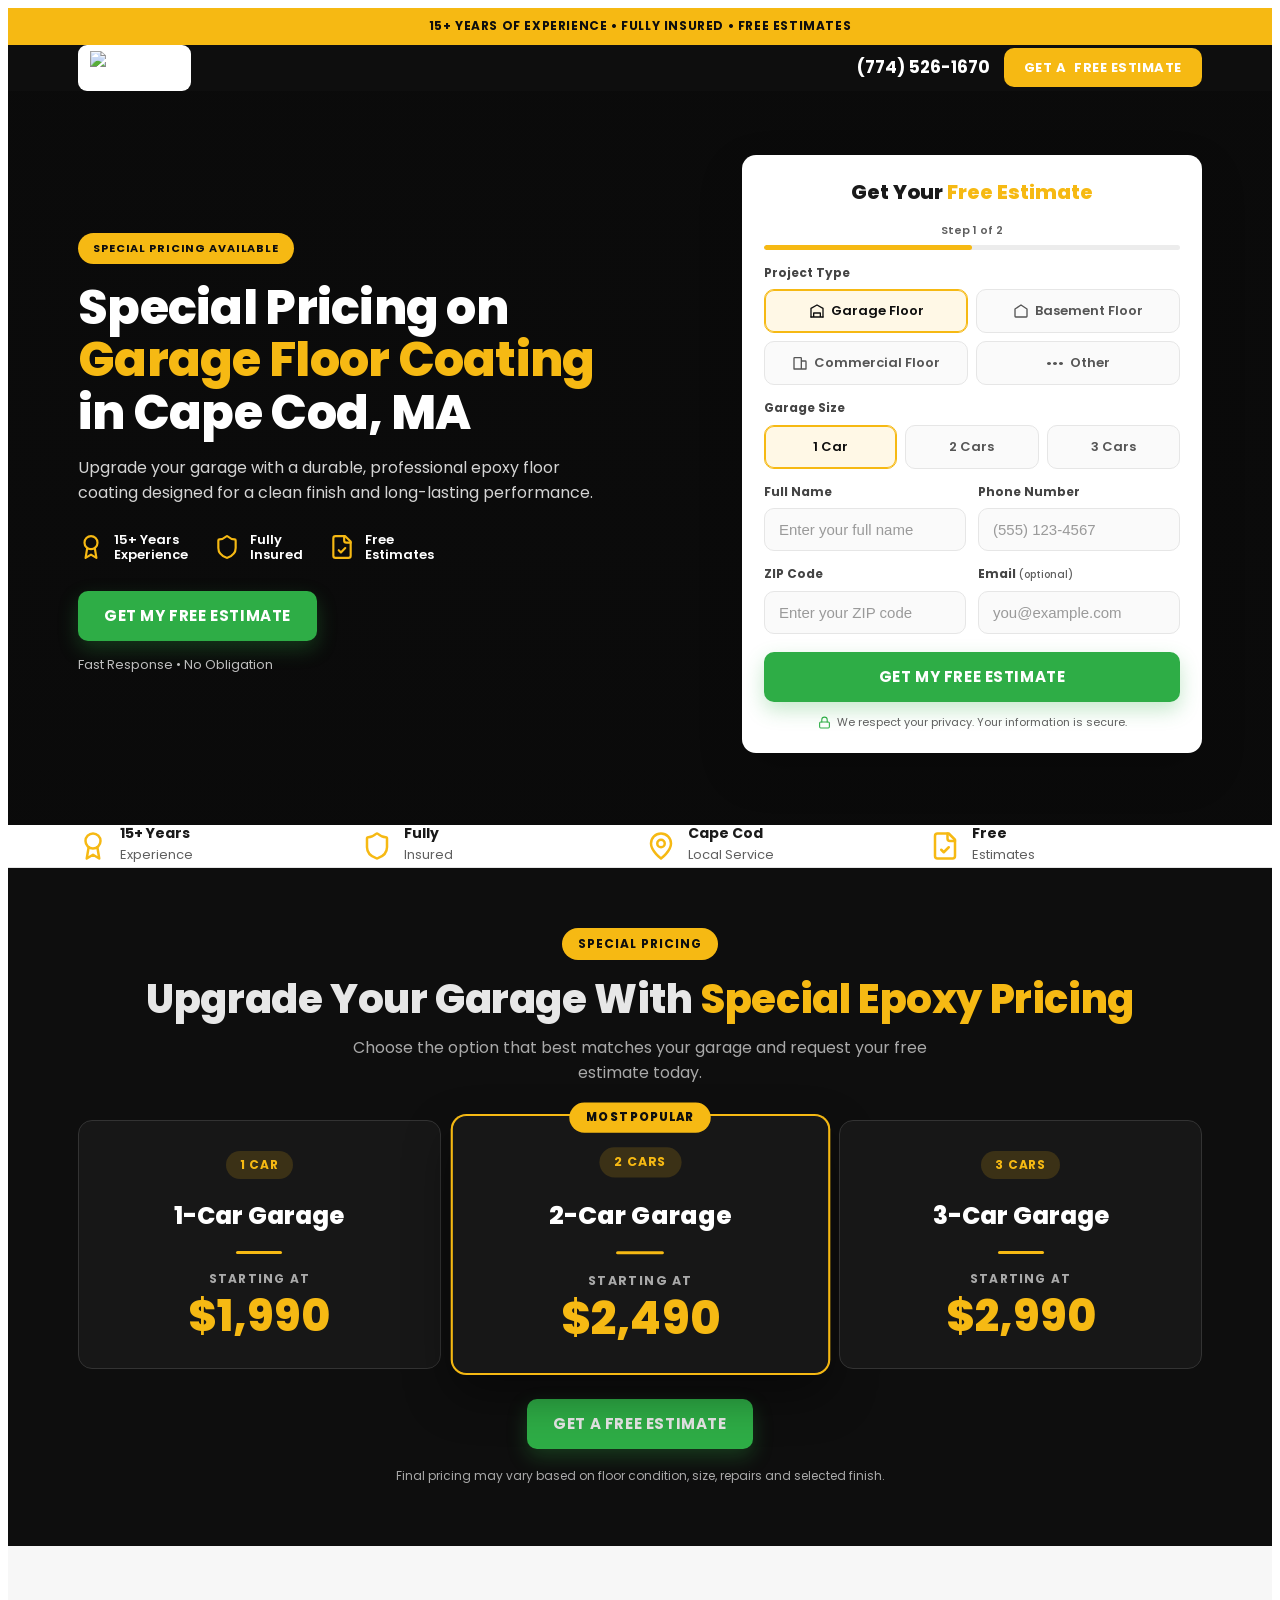
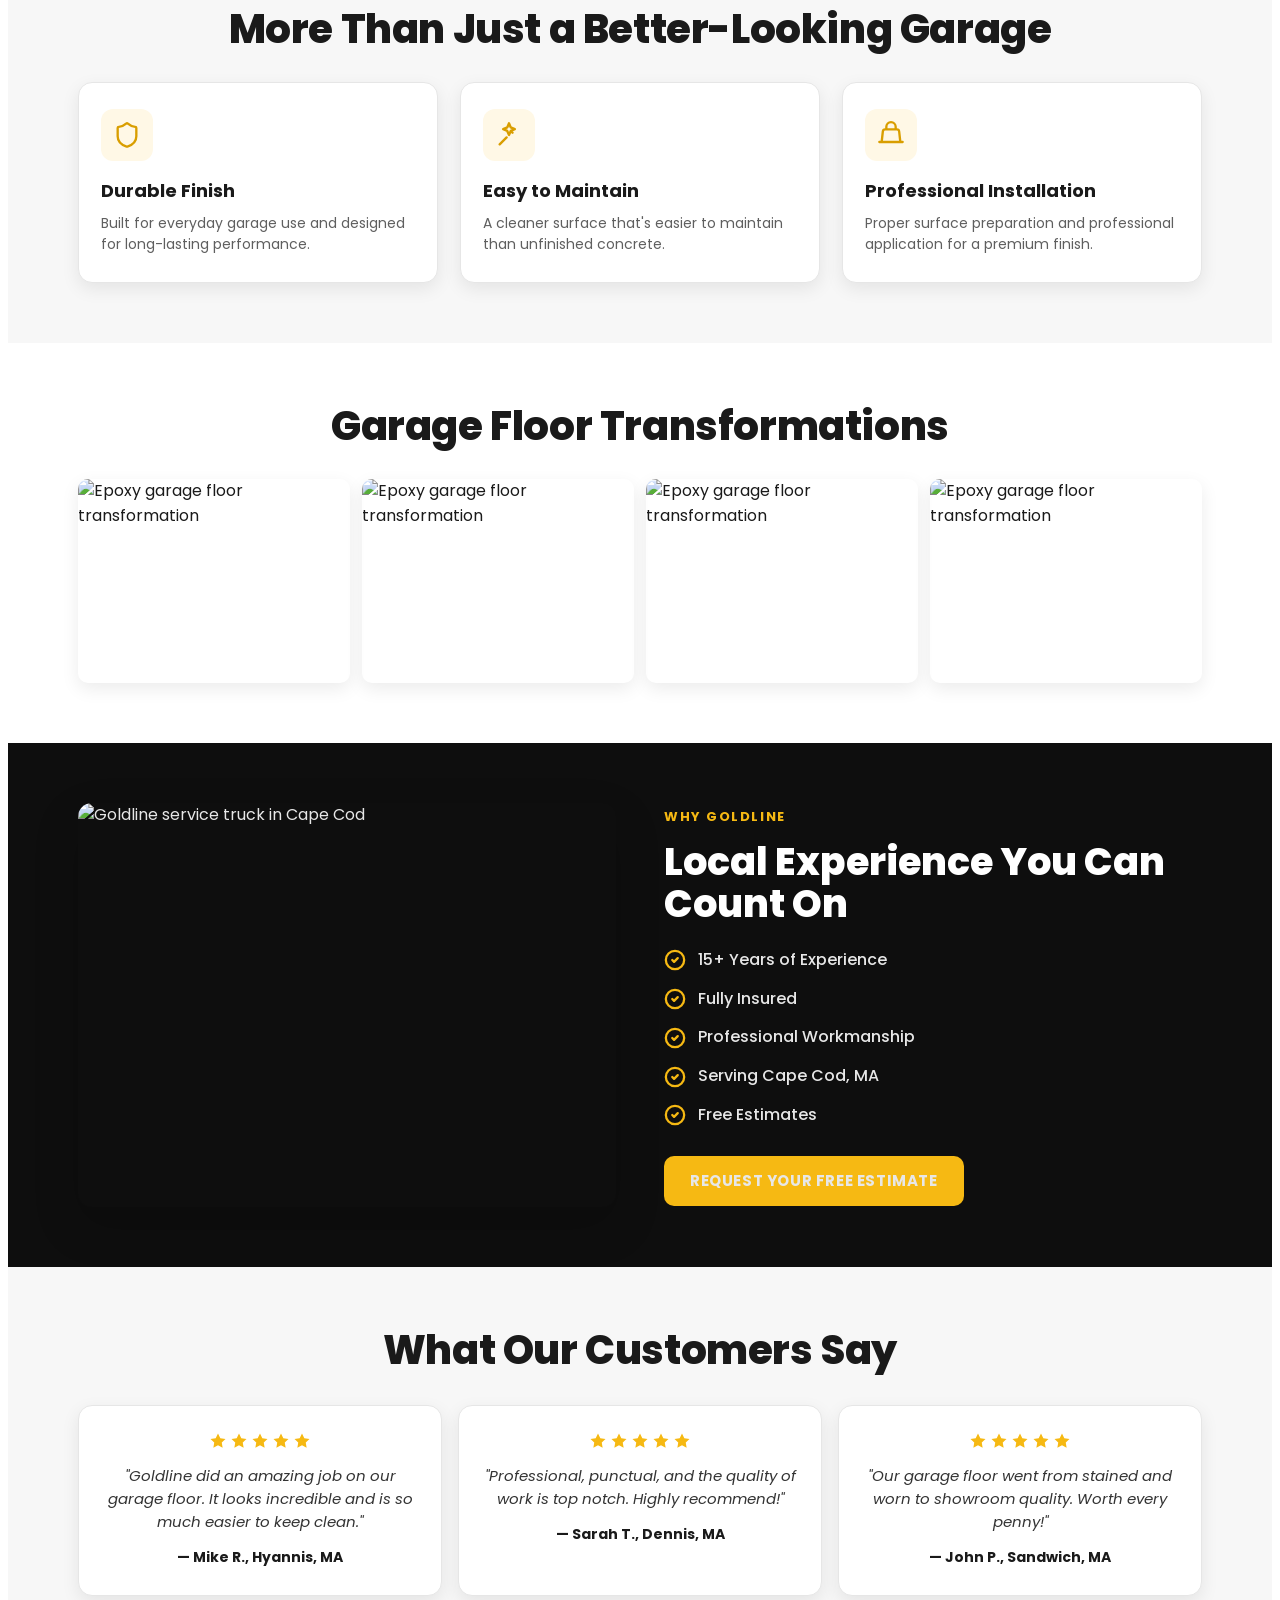
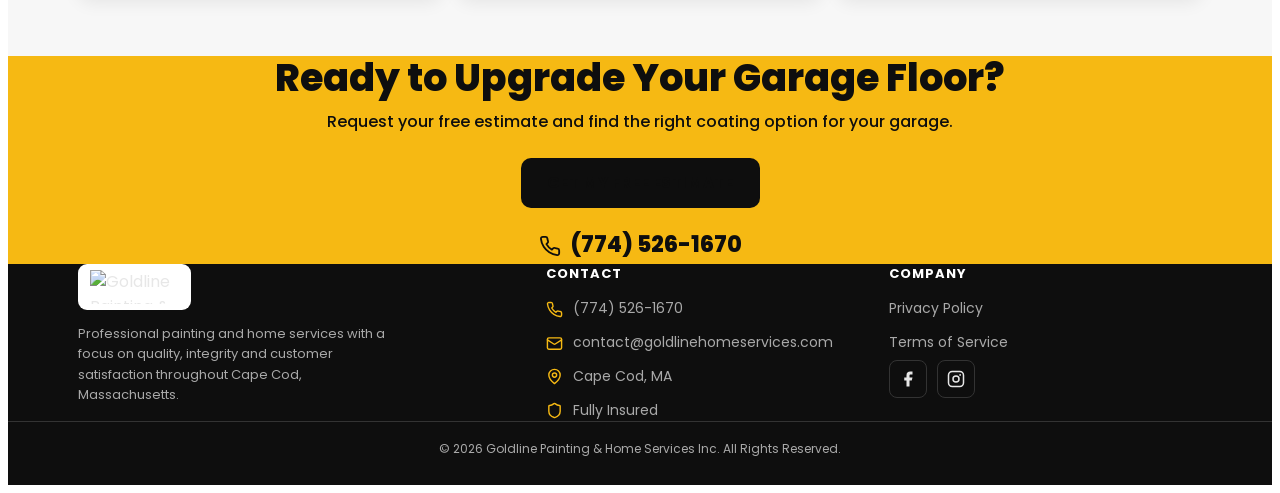
==== commit f5f9c060: "Adiciona foto do caminhao na secao Why Goldline - Caminhao Goldline (farol de Cape Cod) aplicado no " ====
--- a/index.html
+++ b/index.html
@@ -243,7 +243,7 @@
     <!-- ===== 08 WHY GOLDLINE ===== -->
     <section class="glp-section glp-section--dark glp-why">
       <div class="glp-container glp-why__inner">
-        <div class="glp-why__media"><img src="REPLACE_truck.jpg" alt="Goldline service truck in Cape Cod" loading="lazy" width="800" height="600" onerror="this.style.display='none'"></div>
+        <div class="glp-why__media"><img src="https://goldlinehomeservices.com/wp-content/uploads/2026/09/ChatGPT-Image-Sep-2-2026-05_55_10-PM-7.png" alt="Goldline service truck in Cape Cod" loading="lazy" width="1448" height="1086"></div>
         <div class="glp-why__content">
           <span class="glp-why__eyebrow">Why Goldline</span>
           <h2 class="glp-why__title">Local Experience You Can Count On</h2>
--- a/css/glp-styles.css
+++ b/css/glp-styles.css
@@ -509,27 +509,8 @@
 /* 12. WHY GOLDLINE                                                    */
 /* ------------------------------------------------------------------ */
 .glp-why__inner { display: grid; gap: 28px; }
-.glp-why__media {
-  border-radius: var(--glp-radius);
-  overflow: hidden;
-  box-shadow: var(--glp-shadow);
-  /* Fallback enquanto a foto do caminhão não é enviada */
-  background: var(--glp-dark-3);
-  min-height: 240px;
-  display: flex;
-  align-items: center;
-  justify-content: center;
-}
+.glp-why__media { border-radius: var(--glp-radius); overflow: hidden; box-shadow: var(--glp-shadow); }
 .glp-why__media img { width: 100%; aspect-ratio: 4 / 3; object-fit: cover; }
-.glp-why__media::after {
-  content: "Foto do caminhão / equipe (a enviar)";
-  color: var(--glp-muted-on-dark);
-  font-size: 13px;
-  padding: 0 16px;
-  text-align: center;
-}
-/* Quando a imagem carrega, ela cobre o placeholder */
-.glp-why__media img { position: relative; z-index: 1; }
 .glp-why__eyebrow { color: var(--glp-gold); font-size: 13px; font-weight: 700; letter-spacing: .12em; text-transform: uppercase; }
 .glp-why__title { font-size: clamp(26px, 6vw, 38px); font-weight: 800; line-height: 1.12; margin-top: 12px; color: #fff; }
 .glp-why__list { margin-top: 22px; display: grid; gap: 14px; }
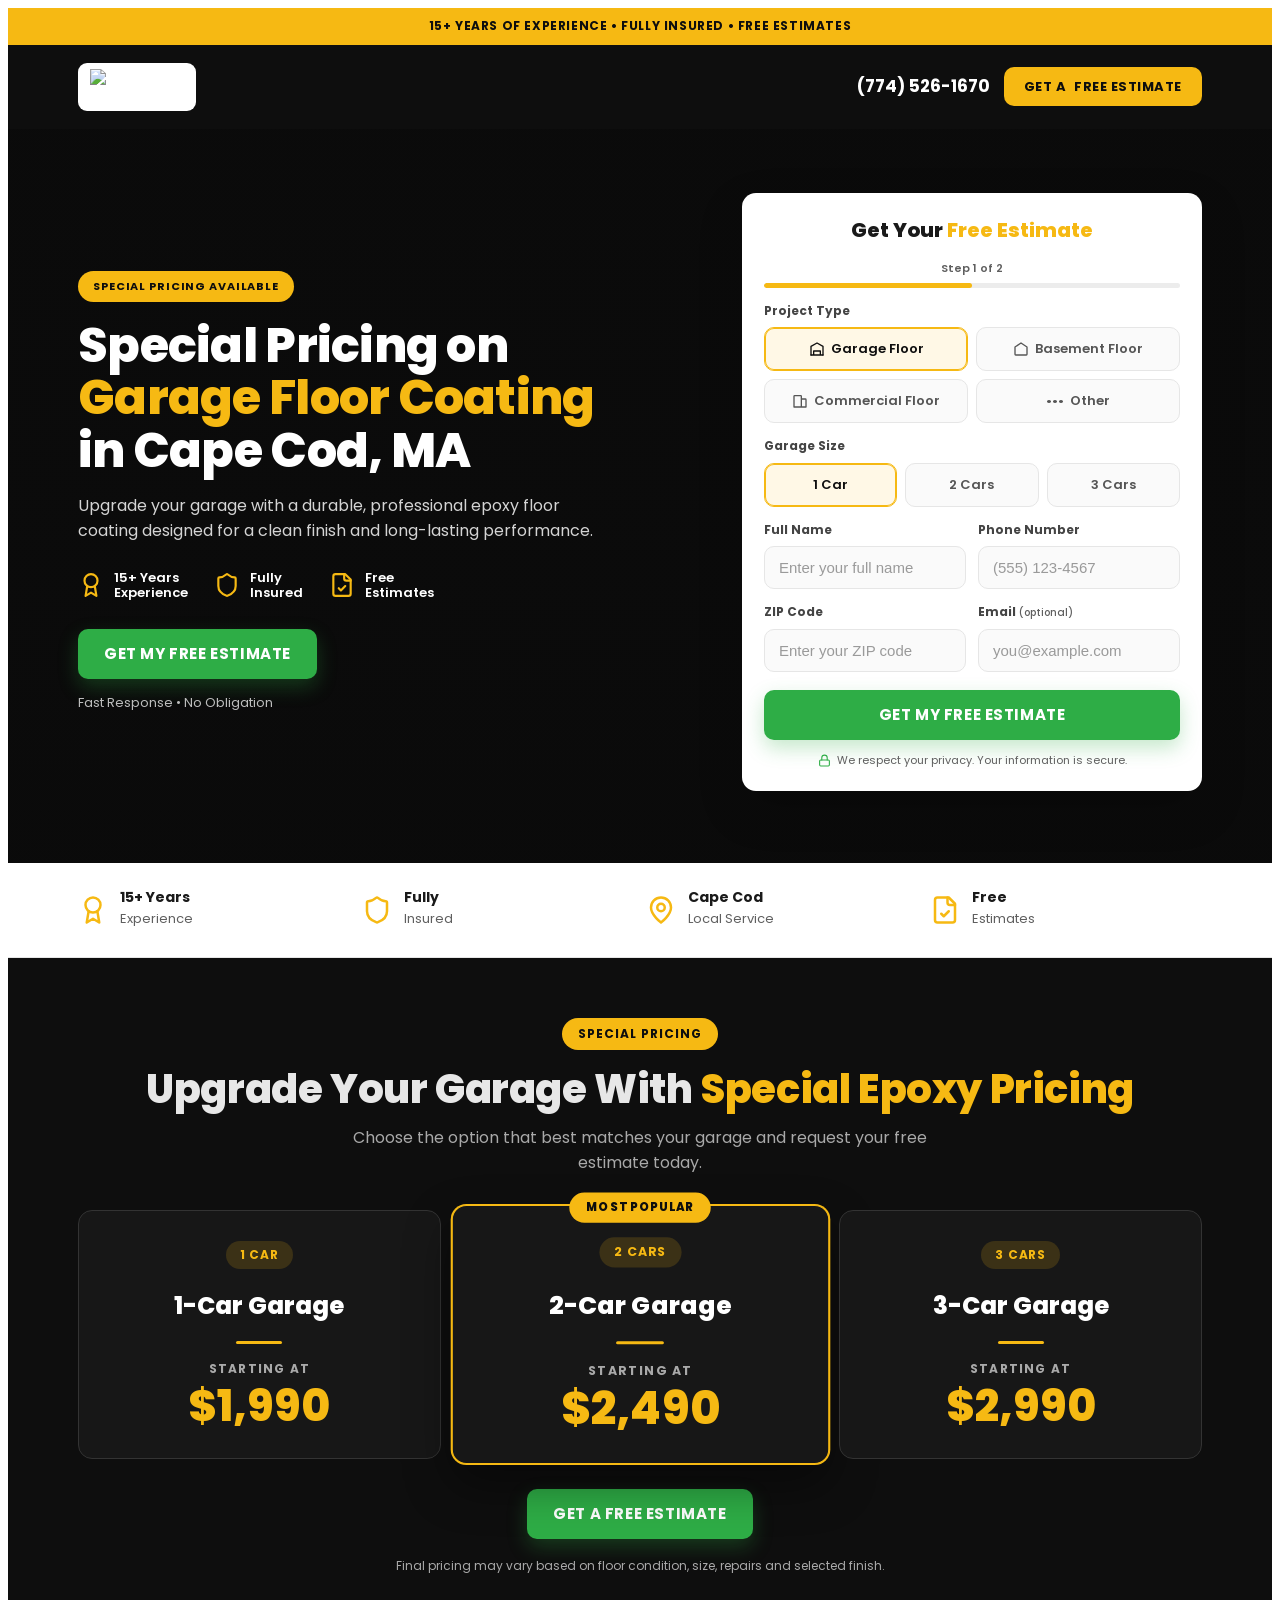
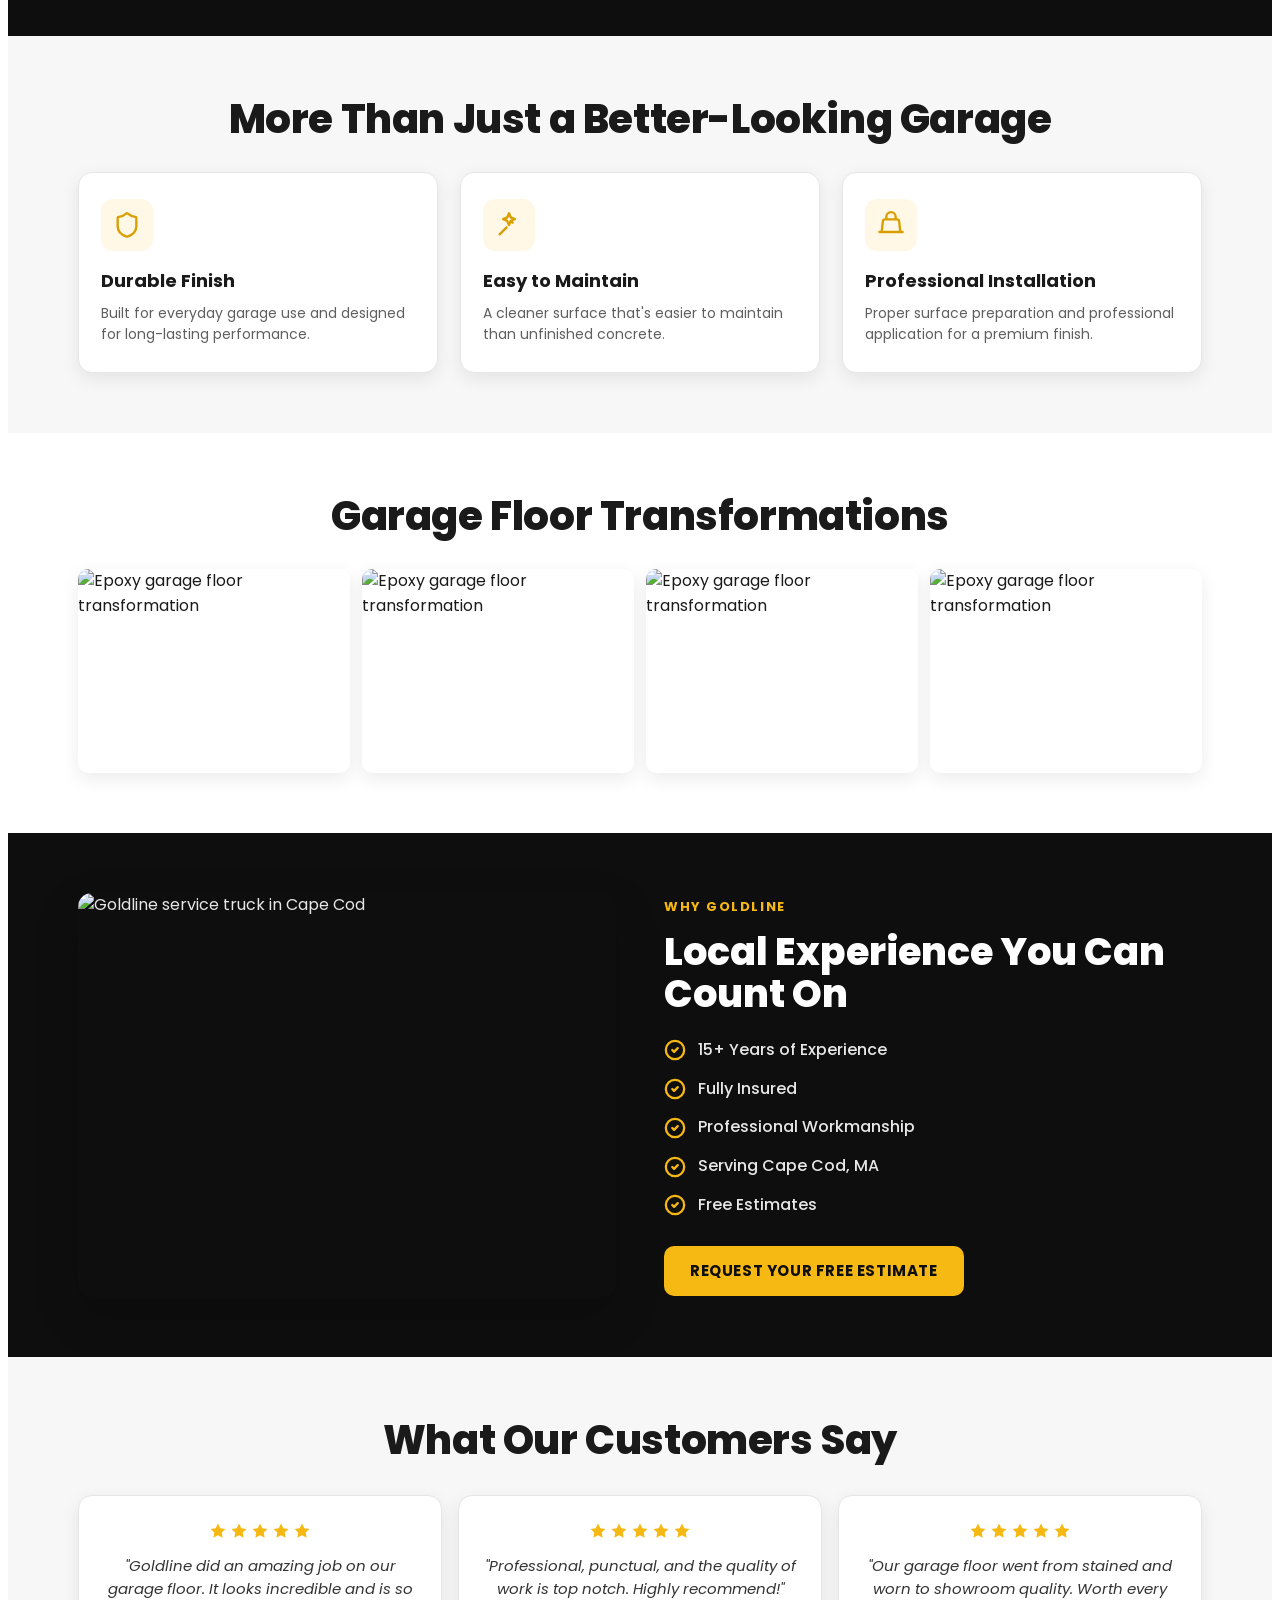
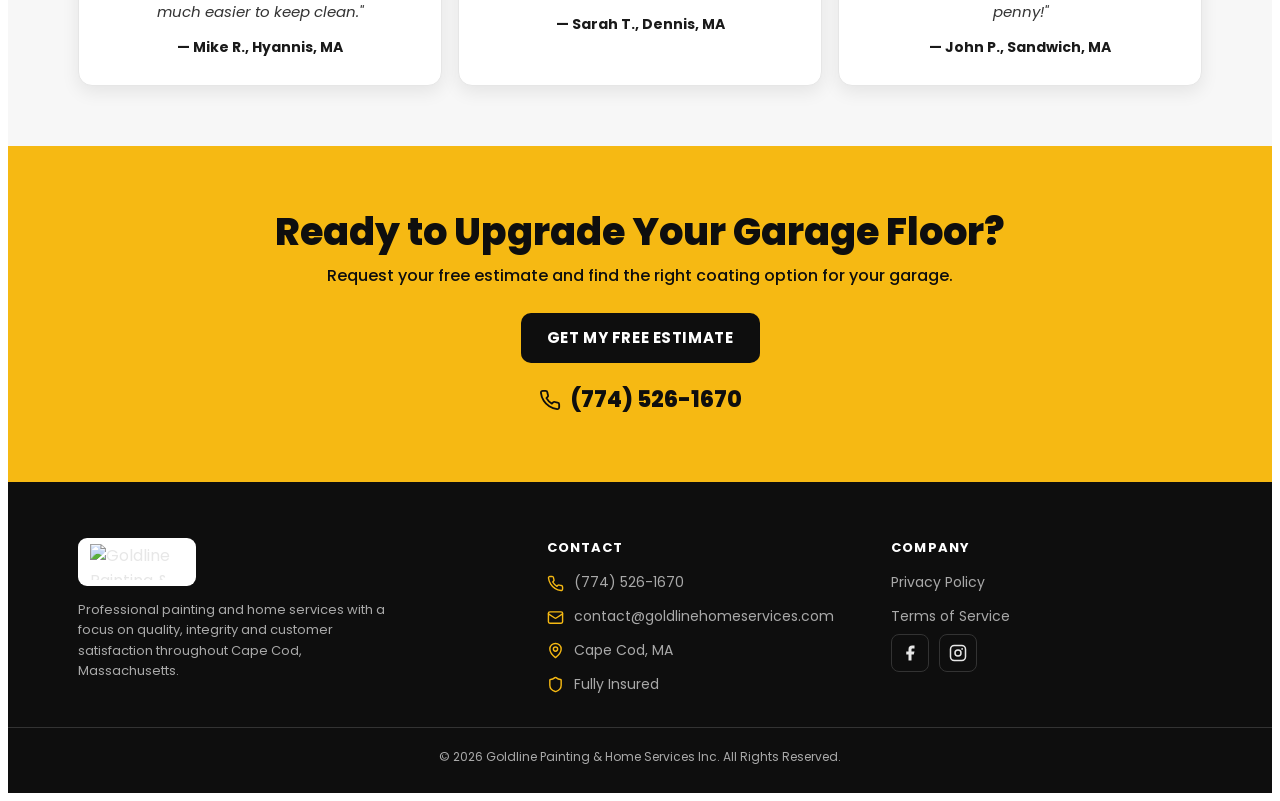
==== commit 0849ac0b: "Corrige bugs no Elementor: header fino, fundo do hero vazando, dobras apertadas Causas-raiz: - .glp-" ====
--- a/index.html
+++ b/index.html
@@ -41,7 +41,7 @@
 
     <!-- ===== 02 HERO + FORM ===== -->
     <section class="glp-hero" id="glp-top">
-      <img class="glp-hero__bg" src="https://goldlinehomeservices.com/wp-content/uploads/2026/08/Residential_garage_interior_phot%E2%80%A6_202608121717.jpeg" alt="" aria-hidden="true" fetchpriority="high" width="1200" height="896" onerror="this.style.display='none'">
+      <img class="glp-hero__bg" src="https://goldlinehomeservices.com/wp-content/uploads/2026/08/Epoxy_floor_residential_garage_i%E2%80%A6_202608121717.jpeg" alt="" aria-hidden="true" fetchpriority="high" width="1200" height="896" onerror="this.style.display='none'">
       <div class="glp-container glp-hero__inner">
         <div class="glp-hero__content">
           <span class="glp-hero__badge">Special Pricing Available</span>
--- a/css/glp-styles.css
+++ b/css/glp-styles.css
@@ -60,10 +60,16 @@
   text-rendering: optimizeLegibility;
   background: var(--glp-white);
   overflow-x: hidden;
+  position: relative;
+  isolation: isolate; /* contexto de empilhamento proprio: isola z-index do tema */
 }
 
 .glp-lp img { max-width: 100%; height: auto; display: block; }
-.glp-lp a   { text-decoration: none; color: inherit; }
+.glp-lp a   { text-decoration: none; }
+/* Links herdam a cor do contexto — EXCETO os botões, que têm cor própria
+   na variante (.glp-btn--gold/green/dark). Sem o :not(.glp-btn), o
+   color:inherit venceria a cor do botão por especificidade. */
+.glp-lp a:not(.glp-btn) { color: inherit; }
 .glp-lp ul  { list-style: none; }
 .glp-lp button { font-family: inherit; cursor: pointer; }
 
@@ -79,12 +85,14 @@
   width: 100%;
   max-width: var(--glp-container);
   margin: 0 auto;
-  padding: 0 20px;
-}
-
-.glp-section { padding-block: var(--glp-section-y); }
-.glp-section--light { background: var(--glp-bg-light); }
-.glp-section--dark  { background: var(--glp-dark); color: var(--glp-text-on-dark); }
+  padding-inline: 20px; /* só horizontal: não zera o padding-block de header/hero/faixas */
+}
+
+/* Escopado em .glp-lp (especificidade 0,2,0) para vencer resets de tema/Elementor
+   que poderiam zerar o padding das dobras. */
+.glp-lp .glp-section { padding-top: var(--glp-section-y); padding-bottom: var(--glp-section-y); }
+.glp-lp .glp-section--light { background: var(--glp-bg-light); }
+.glp-lp .glp-section--dark  { background: var(--glp-dark); color: var(--glp-text-on-dark); }
 
 .glp-eyebrow {
   display: inline-block;
@@ -182,21 +190,22 @@
   align-items: center;
   justify-content: space-between;
   gap: 16px;
-  padding-block: 12px;
+  padding-block: 18px;
 }
 .glp-logo { display: flex; align-items: center; gap: 10px; }
 /* Logo em "chip" branco: a arte é preta+dourada, então precisa de fundo claro
    para ficar legível sobre o header/footer escuros. */
-.glp-logo__img {
+/* Escopado em .glp-lp para vencer o reset .glp-lp img { height:auto } */
+.glp-lp .glp-logo__img {
   display: block;
   height: 48px;
   width: auto;
+  max-width: none;
   background: #fff;
   padding: 6px 12px;
   border-radius: 9px;
   box-sizing: border-box;
 }
-.glp-logo img { max-height: 46px; width: auto; }
 .glp-logo__text { display: flex; flex-direction: column; line-height: 1.05; }
 .glp-logo__name { font-weight: 800; font-size: 20px; letter-spacing: .02em; }
 .glp-logo__name span { color: var(--glp-gold); }
@@ -220,7 +229,7 @@
   position: relative;
   background: var(--glp-dark);
   color: #fff;
-  isolation: isolate;
+  overflow: hidden; /* prende a imagem de fundo ao hero (evita vazar p/ outras dobras) */
 }
 .glp-hero__bg {
   position: absolute;
@@ -228,16 +237,18 @@
   width: 100%;
   height: 100%;
   object-fit: cover;
-  z-index: -2;
+  z-index: 0; /* z-index positivo: robusto em Elementor/temas (nao vaza) */
 }
 .glp-hero::after { /* overlay escuro pra leitura */
   content: "";
   position: absolute;
   inset: 0;
   background: linear-gradient(180deg, rgba(10,10,10,.86) 0%, rgba(10,10,10,.78) 60%, rgba(10,10,10,.9) 100%);
-  z-index: -1;
+  z-index: 1;
 }
 .glp-hero__inner {
+  position: relative;
+  z-index: 2; /* conteudo sempre acima da imagem e do overlay */
   display: grid;
   gap: 32px;
   padding-block: 40px 48px;
@@ -545,7 +556,7 @@
   position: relative;
   overflow: hidden;
 }
-.glp-final-cta__inner { padding-block: 60px; position: relative; z-index: 1; }
+.glp-lp .glp-final-cta__inner { padding-top: 64px; padding-bottom: 64px; position: relative; z-index: 1; }
 .glp-final-cta__title { font-size: clamp(26px, 6vw, 38px); font-weight: 800; line-height: 1.15; }
 .glp-final-cta__text { margin-top: 10px; font-size: 16px; font-weight: 500; }
 .glp-final-cta__btn { margin-top: 24px; }
@@ -563,10 +574,11 @@
 /* 15. FOOTER                                                          */
 /* ------------------------------------------------------------------ */
 .glp-footer { background: var(--glp-dark); color: var(--glp-text-on-dark); }
-.glp-footer__inner {
+.glp-lp .glp-footer__inner {
   display: grid;
-  gap: 30px;
-  padding-block: 44px 28px;
+  gap: 34px;
+  padding-top: 56px;
+  padding-bottom: 32px;
 }
 .glp-footer__brand .glp-logo__name { font-size: 22px; }
 .glp-footer__tag { font-size: 13px; color: var(--glp-muted-on-dark); margin-top: 14px; max-width: 320px; }
@@ -585,9 +597,10 @@
 }
 .glp-footer__social a:hover { background: var(--glp-gold); border-color: var(--glp-gold); color: var(--glp-dark); }
 .glp-footer__social svg { width: 18px; height: 18px; }
-.glp-footer__bottom {
+.glp-lp .glp-footer__bottom {
   border-top: 1px solid var(--glp-border-dark);
-  padding-block: 18px 26px;
+  padding-top: 20px;
+  padding-bottom: 26px;
   text-align: center;
   font-size: 12px;
   color: var(--glp-muted-on-dark);
@@ -608,7 +621,7 @@
 
 /* >= 860px : pricing em 3 colunas, header com telefone */
 @media (min-width: 860px) {
-  .glp-container { padding: 0 28px; }
+  .glp-container { padding-inline: 28px; }
   .glp-pricing__grid { grid-template-columns: repeat(3, 1fr); align-items: center; }
   .glp-price-card--featured { transform: scale(1.04); }
   .glp-header__phone { display: inline-flex; }
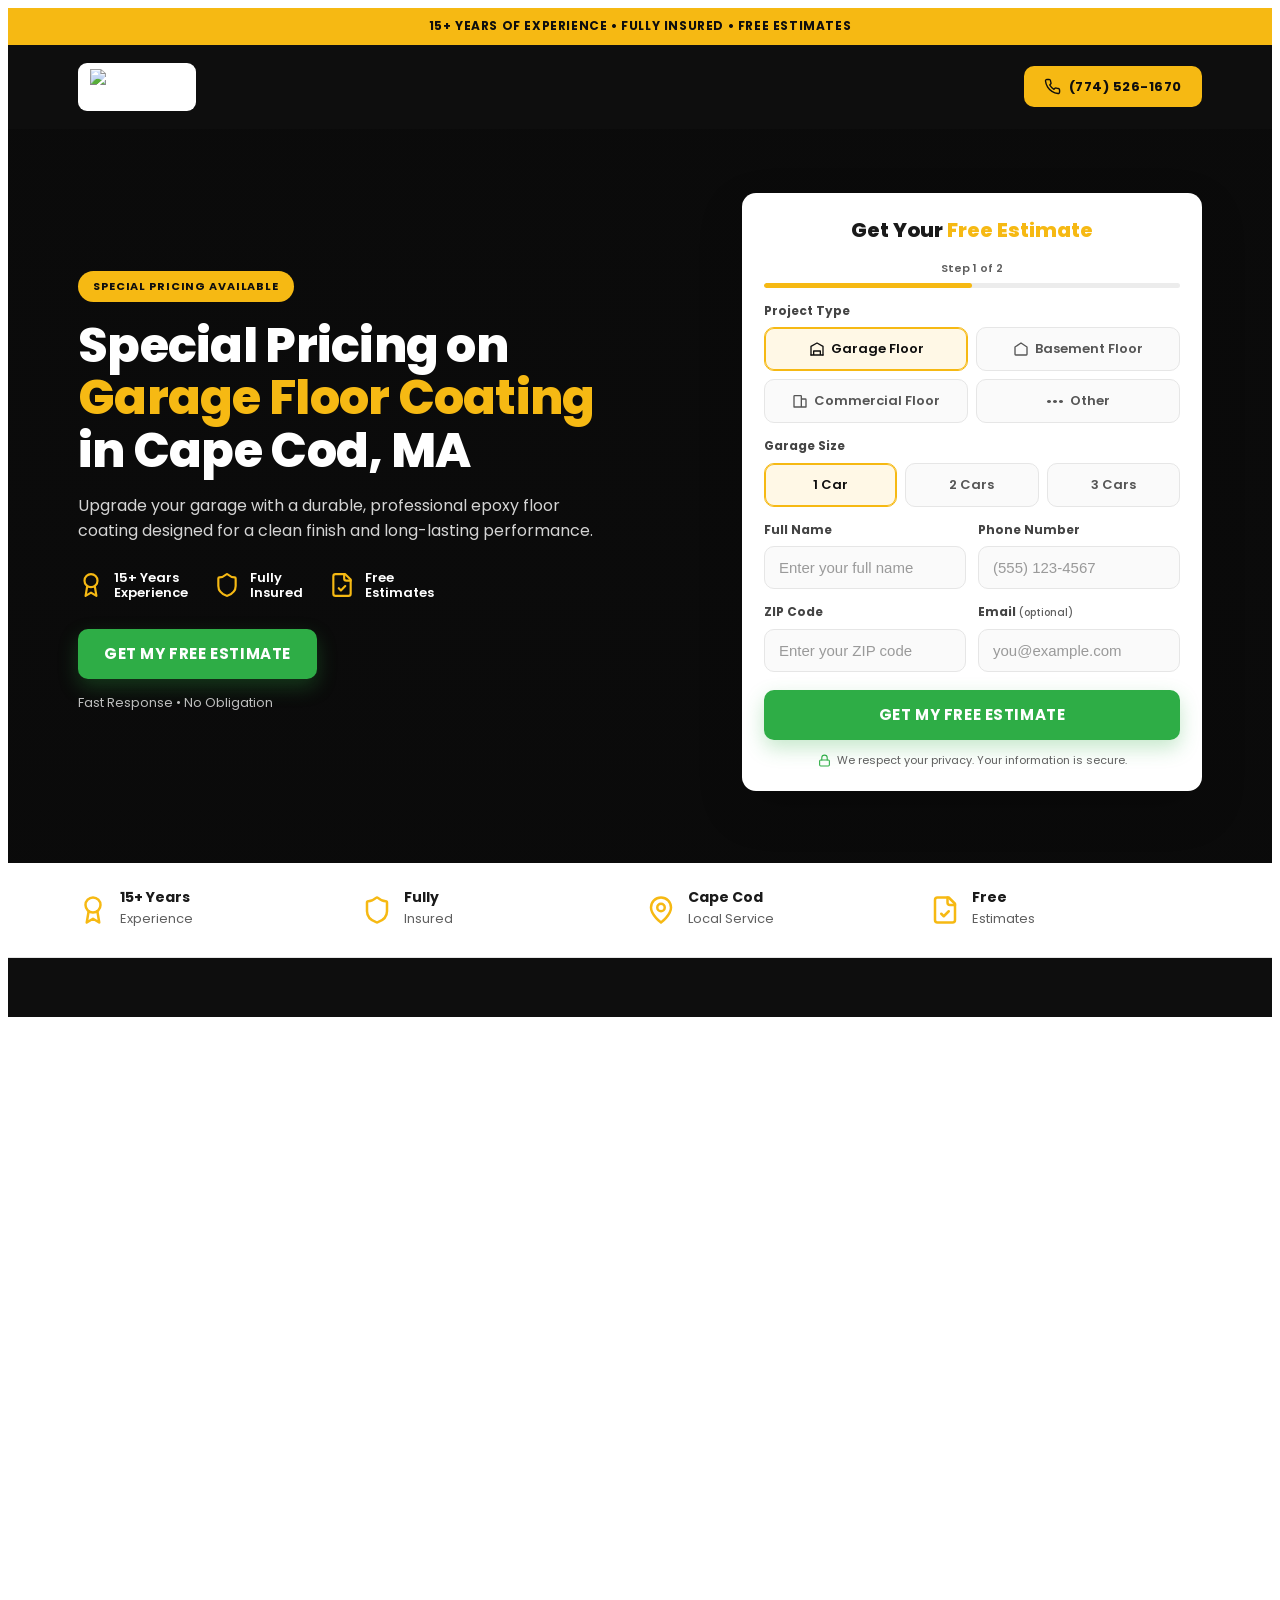
==== commit 5e057995: "Header: botao principal vira botao de ligacao (tel:) - Botao do header agora e "Ligar": tel:+1774526" ====
--- a/index.html
+++ b/index.html
@@ -33,8 +33,10 @@
           <img class="glp-logo__img" src="https://goldlinehomeservices.com/wp-content/uploads/2025/05/logo-black-gold.webp" alt="Goldline Painting &amp; Home Services" width="682" height="262">
         </a>
         <div class="glp-header__actions">
-          <a href="tel:+17745261670" class="glp-header__phone">(774) 526-1670</a>
-          <a href="#glp-estimate" class="glp-btn glp-btn--gold"><span class="glp-header__cta-text">Get a </span>Free Estimate</a>
+          <a href="tel:+17745261670" class="glp-btn glp-btn--gold glp-header__call" aria-label="Call (774) 526-1670">
+            <svg viewBox="0 0 24 24" fill="none" stroke="currentColor" stroke-width="2" stroke-linecap="round" stroke-linejoin="round"><path d="M22 16.92v3a2 2 0 0 1-2.18 2 19.79 19.79 0 0 1-8.63-3.07 19.5 19.5 0 0 1-6-6 19.79 19.79 0 0 1-3.07-8.67A2 2 0 0 1 4.11 2h3a2 2 0 0 1 2 1.72c.13.96.36 1.9.7 2.81a2 2 0 0 1-.45 2.11L8.09 9.91a16 16 0 0 0 6 6l1.27-1.27a2 2 0 0 1 2.11-.45c.9.34 1.85.57 2.81.7A2 2 0 0 1 22 16.92z"/></svg>
+            (774) 526-1670
+          </a>
         </div>
       </div>
     </header>
--- a/css/glp-styles.css
+++ b/css/glp-styles.css
@@ -221,6 +221,8 @@
 .glp-header__phone:hover { color: var(--glp-gold); }
 .glp-header .glp-btn { padding: 12px 20px; font-size: 13px; }
 .glp-header__cta-text { display: none; }
+.glp-header__call { white-space: nowrap; }
+.glp-header__call svg { width: 17px; height: 17px; flex: none; }
 
 /* ------------------------------------------------------------------ */
 /* 5. HERO                                                             */
